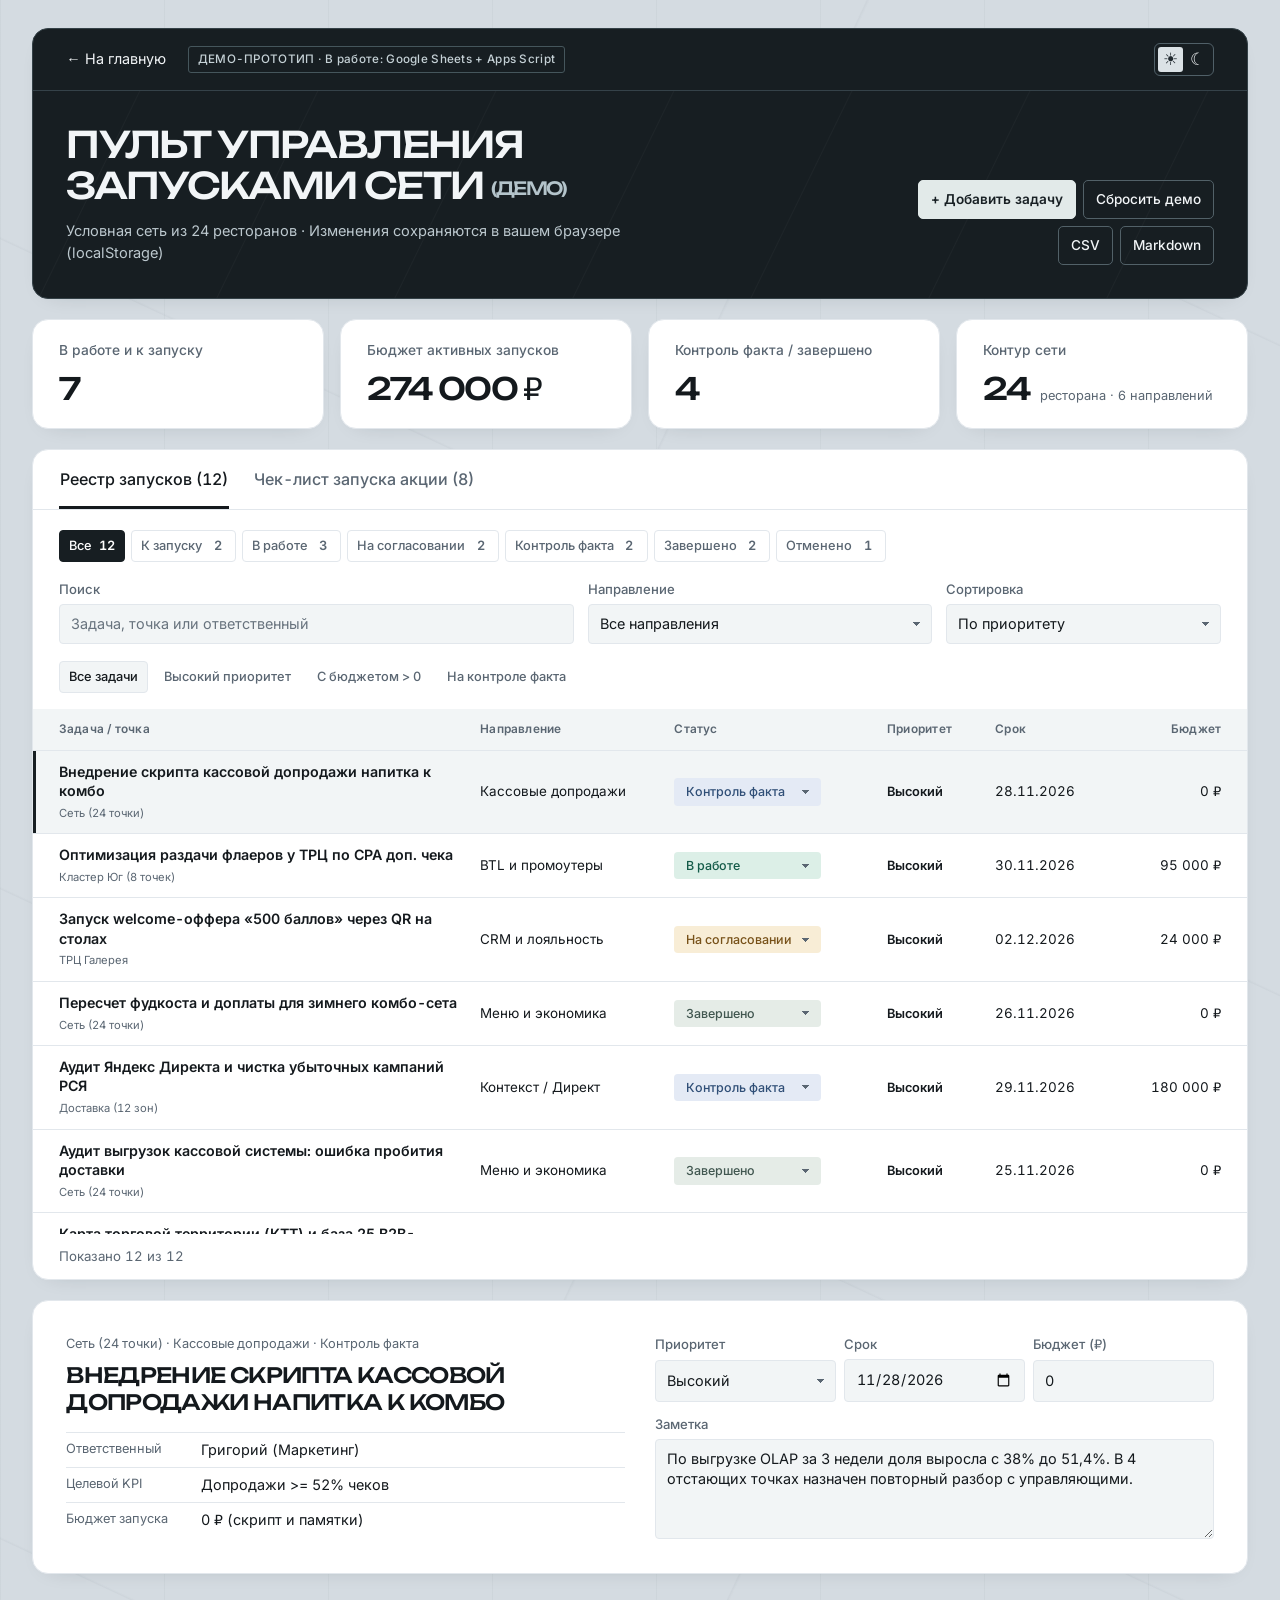
==== tracker.html @ 47891fe9 "Initial portfolio release" ====
<!doctype html>
<html lang="ru">
<head>
  <meta charset="utf-8">
  <meta name="viewport" content="width=device-width, initial-scale=1">
  <meta name="color-scheme" content="light dark">
  <title>Пульт управления запусками сети — демо | Григорий Корепанов</title>
  <meta name="description" content="Интерактивный реестр маркетинговых запусков сети из 24 ресторанов: задачи, бюджеты, статусы и чек-лист подготовки акции.">
  <link rel="icon" type="image/svg+xml" href="assets/img/favicon.svg">
  <meta property="og:type" content="website">
  <meta property="og:locale" content="ru_RU">
  <meta property="og:url" content="https://grigory9030.github.io/tracker.html">
  <meta property="og:title" content="Пульт управления запусками сети — демо | Григорий Корепанов">
  <meta property="og:description" content="Интерактивный реестр маркетинговых запусков сети из 24 ресторанов: задачи, бюджеты, статусы и чек-лист подготовки акции.">
  <meta property="og:image" content="https://grigory9030.github.io/assets/img/og-preview.png">
  <meta property="og:image:type" content="image/png">
  <meta property="og:image:width" content="1200">
  <meta property="og:image:height" content="630">
  <meta property="og:image:alt" content="Григорий Корепанов, аналитика продаж и маркетинг">
  <meta name="twitter:card" content="summary_large_image">
  <meta name="twitter:title" content="Пульт управления запусками сети — демо | Григорий Корепанов">
  <meta name="twitter:description" content="Интерактивный реестр маркетинговых запусков сети из 24 ресторанов: задачи, бюджеты, статусы и чек-лист подготовки акции.">
  <meta name="twitter:image" content="https://grigory9030.github.io/assets/img/og-preview.png">
  <script src="theme.js"></script>
  <link rel="stylesheet" href="styles.css">
  <script src="tracker.js" defer></script>
</head>
<body class="tracker">
<a class="skip" href="#workspace">К рабочей области</a>
<main class="page launch-page">
  <header class="panel launch-head">
    <div class="launch-top"><a href="./index.html" data-theme-link>← На главную</a><span class="demo-stamp">ДЕМО-ПРОТОТИП · В работе: Google Sheets + Apps Script</span>
      <button class="theme-toggle" type="button" aria-label="Темная тема" aria-pressed="false" title="Переключить тему"><span aria-hidden="true">☀</span><span aria-hidden="true">☾</span></button>
    </div>
    <div class="launch-hero"><div><h1>Пульт управления<br>запусками сети <small>(демо)</small></h1><p>Условная сеть из 24 ресторанов · Изменения сохраняются в вашем браузере (localStorage)</p></div>
      <div class="launch-actions"><button class="primary" id="add-task">+ Добавить задачу</button><button id="reset-demo">Сбросить демо</button><button id="csv">CSV</button><button id="markdown">Markdown</button></div>
    </div>
  </header>

  <section class="kpi-grid" aria-label="Показатели сети">
    <div class="panel kpi"><span>В работе и к запуску</span><strong id="active-count"></strong></div>
    <div class="panel kpi"><span>Бюджет активных запусков</span><strong id="active-budget"></strong></div>
    <div class="panel kpi"><span>Контроль факта / завершено</span><strong id="done-count"></strong></div>
    <div class="panel kpi"><span>Контур сети</span><strong>24 <small>ресторана · 6 направлений</small></strong></div>
  </section>

  <section class="panel launch-work" id="workspace" aria-label="Рабочая область">
    <div class="launch-tabs" role="tablist" aria-label="Разделы пульта">
      <button role="tab" id="registry-tab" aria-controls="registry" aria-selected="true">Реестр запусков <span id="total">(12)</span></button>
      <button role="tab" id="check-tab" aria-controls="checklist" aria-selected="false" tabindex="-1">Чек-лист запуска акции (8)</button>
    </div>
    <div id="registry" role="tabpanel" aria-labelledby="registry-tab">
      <div class="registry-filters">
        <div class="status-strip" id="counts" aria-label="Фильтр по статусу"></div>
        <div class="filters-main">
          <label>Поиск<input type="search" id="search" placeholder="Задача, точка или ответственный"></label>
          <label>Направление<select id="channel"><option value="">Все направления</option></select></label>
          <label>Сортировка<select id="sort"><option value="priority">По приоритету</option><option value="budget">По бюджету</option><option value="deadline">По сроку</option></select></label>
        </div>
        <div class="quick-filters" aria-label="Быстрые пресеты"><button data-preset="all">Все задачи</button><button data-preset="high">Высокий приоритет</button><button data-preset="money">С бюджетом &gt; 0</button><button data-preset="control">На контроле факта</button></div>
      </div>
      <div class="scroll-table" role="region" tabindex="0" aria-label="Реестр задач, таблица с горизонтальной прокруткой">
        <table><thead><tr><th scope="col">Задача / точка</th><th scope="col">Направление</th><th scope="col">Статус</th><th scope="col">Приоритет</th><th scope="col">Срок</th><th scope="col">Бюджет</th></tr></thead><tbody id="rows"></tbody></table>
      </div>
      <div id="empty" hidden><p>Задач по этим условиям нет.</p><button id="clear-filters">Сбросить фильтры</button></div>
      <div class="table-foot" id="row-count" aria-live="polite"></div>
    </div>
    <div id="checklist" role="tabpanel" aria-labelledby="check-tab" hidden>
      <div class="check-head"><h2>Чек-лист запуска акции</h2><strong id="progress-text"></strong></div>
      <progress id="progress" max="8" value="3" aria-label="Прогресс чек-листа"></progress>
      <ol id="steps"></ol>
    </div>
  </section>

  <section class="panel launch-detail" id="details" aria-labelledby="detail-title" hidden>
    <div><p class="detail-meta" id="detail-meta"></p><h2 id="detail-title"></h2><dl class="detail-facts"><div><dt>Ответственный</dt><dd id="detail-owner"></dd></div><div><dt>Целевой KPI</dt><dd id="detail-kpi"></dd></div><div><dt>Бюджет запуска</dt><dd id="detail-budget-text"></dd></div></dl></div>
    <div><div class="edit-grid"><label>Приоритет<select id="edit-priority"></select></label><label>Срок<input id="edit-deadline" type="date" required></label><label>Бюджет (₽)<input id="edit-budget" type="number" min="0" max="999999999999" step=".01" required></label></div>
      <label>Заметка<textarea id="edit-note" rows="4" maxlength="5000"></textarea></label></div>
  </section>
</main>

<dialog class="launch-dialog" id="add-dialog" aria-labelledby="add-title">
  <form id="add-form">
    <div class="dialog-head"><h2 id="add-title">Добавить задачу</h2><button type="button" data-close aria-label="Закрыть">×</button></div>
    <div class="modal-fields">
      <label class="wide">Название задачи<input name="title" required maxlength="200" autofocus></label>
      <label>Точка или кластер<input name="branch" required maxlength="100" list="branch-list"></label>
      <label>Направление<select name="channel" required></select></label>
      <label>Ответственный<input name="owner" required maxlength="100" list="owner-list"></label>
      <label>Срок<input type="date" name="deadline" required></label>
      <label>Приоритет<select name="priority"></select></label><label>Статус<select name="status"></select></label>
      <label>Бюджет (₽)<input type="number" name="budgetNum" min="0" max="999999999999" step=".01" value="0" required></label>
      <label>Целевой KPI<input name="kpiTarget" maxlength="250" required></label>
      <label class="wide">Заметка<textarea name="note" rows="2" maxlength="5000"></textarea></label>
    </div>
    <div class="dialog-actions"><button type="button" data-close>Отмена</button><button class="save-btn">Добавить задачу</button></div>
    <datalist id="branch-list"></datalist><datalist id="owner-list"></datalist>
  </form>
</dialog>
<dialog class="launch-dialog reset-dialog" id="reset-dialog" aria-labelledby="reset-title"><h2 id="reset-title">Сбросить демо?</h2><p>Вернутся 12 исходных задач и 3 отметки чек-листа. Добавленные задачи и правки будут удалены из этого браузера.</p><div class="dialog-actions"><button data-close autofocus>Отмена</button><button id="confirm-reset" class="save-btn">Сбросить демо</button></div></dialog>
<div id="toast" role="status" aria-live="polite"></div>
</body>
</html>
---- styles.css ----
@font-face { font-family:Inter; src:url("assets/fonts/inter-ru.woff2") format("woff2"); font-style:normal; font-weight:400 600; font-display:swap; unicode-range:U+0301,U+0400-045F,U+0490-0491,U+04B0-04B1,U+2116; }
@font-face { font-family:Inter; src:url("assets/fonts/inter-latin.woff2") format("woff2"); font-style:normal; font-weight:400 600; font-display:swap; unicode-range:U+0000-00FF,U+0131,U+0152-0153,U+02BB-02BC,U+02C6,U+02DA,U+02DC,U+0304,U+0308,U+0329,U+2000-206F,U+20AC,U+2122,U+2191,U+2193,U+2212,U+2215,U+FEFF,U+FFFD; }
@font-face { font-family:Unbounded; src:url("assets/fonts/unbounded-ru.woff2") format("woff2"); font-style:normal; font-weight:400 700; font-display:swap; unicode-range:U+0301,U+0400-045F,U+0490-0491,U+04B0-04B1,U+2116; }
@font-face { font-family:Unbounded; src:url("assets/fonts/unbounded-latin.woff2") format("woff2"); font-style:normal; font-weight:400 700; font-display:swap; unicode-range:U+0000-00FF,U+0131,U+0152-0153,U+02BB-02BC,U+02C6,U+02DA,U+02DC,U+0304,U+0308,U+0329,U+2000-206F,U+20AC,U+2122,U+2191,U+2193,U+2212,U+2215,U+FEFF,U+FFFD; }

:root {
  color-scheme:light;
  --bg:#d4dbe1; --surface:#fff; --line:#e2e7ec; --ink:#14191d; --muted:#5a6672;
  --inset:#f2f5f6; --strong:#171e22; --reverse:#fff; --grid:rgb(63 78 90 / .045);
  --on-dark:#f2f5f7; --muted-dark:#bdc8cf; --line-dark:#374146; --title:Unbounded,Arial,sans-serif;
  font-family:Inter,Arial,sans-serif; font-variant-numeric:tabular-nums;
}
:root[data-theme="dark"] {
  color-scheme:dark;
  --bg:#0e1316; --surface:#182024; --line:#28333a; --ink:#f2f5f7; --muted:#94a3b0;
  --inset:#121a1e; --strong:#e6edf1; --reverse:#14191d; --grid:rgb(197 218 232 / .035);
}
* { box-sizing:border-box; }
html { scroll-behavior:smooth; scroll-padding:20px; }
body { margin:0; color:var(--ink); line-height:1.55; background-color:var(--bg); background-image:linear-gradient(115deg,transparent 64%,var(--grid) 64.1%,transparent 64.3%),linear-gradient(25deg,transparent 36%,var(--grid) 36.1%,transparent 36.3%),linear-gradient(90deg,var(--grid) 1px,transparent 1px); background-size:1050px 650px,1050px 650px,164px 100%; }
h1,h2,h3,h4,p,ul,dl,dd { margin:0; }
h1,h2,h3,.monogram,.index,.case-num,.case-metrics dt,.calc-result>strong { font-family:var(--title); font-weight:500; }
a { color:inherit; text-decoration:none; }
button,input { color:inherit; font:inherit; font-variant-numeric:tabular-nums; }
button { cursor:pointer; }
button,a,input { -webkit-tap-highlight-color:transparent; }
button:focus-visible,a:focus-visible,input:focus-visible,article:focus-visible { outline:3px solid #0ea5e9; outline-offset:3px; }
[hidden] { display:none !important; }
.skip { position:fixed; top:-80px; left:16px; z-index:10; background:white; color:black; padding:12px; }
.skip:focus { top:8px; }
.page { width:min(calc(100% - 64px),1280px); margin:28px auto; display:grid; gap:24px; }
.panel { border-radius:16px; border:1px solid var(--line); background:var(--surface); min-width:0; box-shadow:0 7px 23px -18px rgb(16 28 36 / .32); }
.pad { padding:clamp(24px,3.3vw,48px); }
h2 { font-size:clamp(1.38rem,2.55vw,2.45rem); letter-spacing:-.05em; text-transform:uppercase; line-height:1.19; text-wrap:balance; }
.hero,.contacts { background:#171e22; color:var(--on-dark); border-color:var(--line-dark); }
.hero { overflow:hidden; }
.hero header { display:flex; align-items:center; gap:24px; padding:18px clamp(24px,3.3vw,48px); border-bottom:1px solid var(--line-dark); }
.monogram { font-size:1.9rem; letter-spacing:-.13em; font-weight:700; line-height:1; margin-right:auto; }
.hero nav,.header-actions,.buttons,.presets { display:flex; align-items:center; flex-wrap:wrap; }
.hero nav { gap:clamp(12px,1.8vw,29px); }
.hero nav a { font-size:.73rem; font-weight:600; letter-spacing:.07em; text-transform:uppercase; color:#d9dfe2; padding:8px 0; }
.hero nav a:hover,.tool-link:hover { text-decoration:underline; text-underline-offset:5px; }
.header-actions { gap:12px; }
.theme-toggle,.menu-toggle,.top-telegram { display:inline-flex; align-items:center; justify-content:center; border:1px solid #506068; border-radius:6px; color:#f2f5f7; background:transparent; }
.theme-toggle { padding:3px; gap:2px; }
.theme-toggle span { width:25px; height:25px; display:grid; place-content:center; font:1.08rem/1 Arial,sans-serif; border-radius:3px; }
.theme-toggle span:first-child,:root[data-theme="dark"] .theme-toggle span:last-child { background:#dbe2e6; color:#222b31; }
:root[data-theme="dark"] .theme-toggle span:first-child { background:transparent; color:#f2f5f7; }
.top-telegram,.menu-toggle { font-size:.83rem; padding:7px 12px; font-weight:500; }
.menu-toggle { display:none; }
.hero-body { display:grid; grid-template-columns:minmax(0,1.55fr) minmax(0,.9fr); gap:clamp(38px,6.5vw,94px); padding:clamp(30px,3.3vw,49px); align-items:center; position:relative; isolation:isolate; }
.hero-body::before { content:""; position:absolute; inset:0 0 0 45%; z-index:-1; pointer-events:none; background:repeating-linear-gradient(112deg,transparent 0 61px,rgba(171,193,201,.065) 62px,transparent 63px 119px); }
h1 { font-size:clamp(2.4rem,4.25vw,3.95rem); font-weight:500; letter-spacing:-.065em; text-transform:uppercase; line-height:1.06; }
.position { max-width:560px; font-size:clamp(1.25rem,1.8vw,1.62rem); line-height:1.32; font-weight:500; letter-spacing:-.028em; margin:22px 0 12px; }
.intro { max-width:710px; font-size:1rem; color:var(--muted-dark); line-height:1.57; }
.buttons { gap:10px; margin-top:23px; }
.btn { min-height:42px; display:inline-flex; align-items:center; justify-content:center; border:1px solid transparent; padding:9px 16px; border-radius:6px; font-size:.9rem; font-weight:600; }
.bright { background:#ecf1f3; color:#182024; }
.bright:hover { background:#fff; }
.outline { border-color:#526067; }
.outline:hover,.top-telegram:hover,.menu-toggle:hover { background:#2a353a; }
.facts { list-style:none; border-top:1px solid var(--line-dark); margin-top:28px; padding:13px 0 0; display:flex; flex-wrap:wrap; gap:3px 0; color:#c7d0d5; font-size:.76rem; }
.facts li:not(:last-child)::after { content:"·"; margin:0 7px; color:#9ca7ae; }
.portrait-frame { position:relative; padding:9px; border:1px solid #536167; width:100%; max-width:390px; justify-self:end; }
.portrait-frame::before,.portrait-frame::after { content:""; position:absolute; width:18px; height:18px; pointer-events:none; }
.portrait-frame::before { inset:-1px auto auto -1px; border-left:2px solid #c9d2d8; border-top:2px solid #c9d2d8; }
.portrait-frame::after { inset:auto -1px -1px auto; border-right:2px solid #c9d2d8; border-bottom:2px solid #c9d2d8; }
.portrait { width:100%; height:clamp(340px,30vw,407px); display:block; object-fit:cover; object-position:center top; }
.tools-grid { display:grid; gap:clamp(18px,2vw,29px); grid-template-columns:repeat(4,minmax(0,1fr)); margin-top:28px; }
.tool { display:flex; flex-direction:column; min-width:0; position:relative; }
.preview { width:100%; aspect-ratio:4/3; overflow:hidden; border-radius:1px; display:grid; place-items:center; position:relative; }
.dashboard { background:#223036; }
.dashboard img { width:100%; height:100%; object-fit:cover; object-position:center top; display:block; }
.enlarge { position:absolute; right:8px; bottom:8px; background:#182024; color:#fff; border:1px solid #6b777e; width:25px; height:25px; display:grid; place-content:center; }
.calc-art,.audit-art { background-color:#e2e9e7; background-image:linear-gradient(rgb(56 86 77 / .065) 1px,transparent 1px),linear-gradient(90deg,rgb(56 86 77 / .065) 1px,transparent 1px); background-size:15px 15px; color:#1c3030; }
.mini-widget,.mini-tracker,.audit-sheet { width:81%; padding:clamp(10px,1.1vw,17px); }
.mini-widget { background:#f6f8f7; border:1px solid #bacac4; box-shadow:5px 5px 0 #cbd8d2; }
.micro-heading { font-size:.66rem; text-transform:uppercase; letter-spacing:.06em; font-weight:600; border-bottom:1px solid #becbc8; padding-bottom:5px; }
.mini-summary { display:flex; gap:7px; align-items:baseline; padding:5px 0; color:#285247; }
.mini-summary strong,.audit-sheet strong { font-family:var(--title); font-weight:500; }
.mini-summary strong { font-size:clamp(1.2rem,2.4vw,2.1rem); letter-spacing:-.065em; }
.mini-summary strong span { font-size:.55em; }
.mini-summary>span,.micro-legend,.mini-row,.mini-filter,.audit-sheet span { font-size:.68rem; }
.proportion { height:11px; background:linear-gradient(90deg,#10b981 62.5%,#b9c7c3 62.5%); }
.micro-legend { display:flex; align-items:center; gap:4px; margin-top:8px; }
.micro-legend i { width:5px; height:5px; background:#10b981; }
.micro-legend i+i { background:#b9c7c3; }
.tracker-art { color:#e3ebf1; background:repeating-linear-gradient(135deg,#273238 0 22px,#2b383d 23px,#273238 24px 45px); }
.mini-tracker { border:1px solid #516068; background:#182024; box-shadow:5px 5px 0 #172025; }
.mini-tracker .micro-heading,.mini-row { border-color:#3b494d; }
.mini-filter { color:#c5d1d4; padding:2px 7px; margin:6px 0; border:1px solid #3c4c52; display:flex; justify-content:space-between; }
.mini-row { display:flex; align-items:center; justify-content:space-between; padding:2px 0; border-top:1px solid #334248; }
.mini-row em { font-style:normal; color:#89caea; }
.mini-row:nth-last-child(2) em { color:#6cd9b7; }
.mini-row:last-child em { color:#e5bd6b; }
.audit-art { background-color:#dce2e7; background-image:repeating-linear-gradient(120deg,transparent 0 12px,#cbd3d9 13px,transparent 14px 24px); color:#293741; }
.audit-sheet { background:#ebeff1; border:1px solid #8798a3; box-shadow:5px 5px 0 #bdc9d0; }
.audit-sheet div { display:flex; align-items:center; justify-content:space-between; gap:4px; border-top:1px solid #aab6bd; padding:4px 0; }
.audit-sheet div:last-child { border-bottom:1px solid #aab6bd; }
.audit-sheet strong { font-size:clamp(1.1rem,1.75vw,1.65rem); letter-spacing:-.06em; }
.index { font-size:2.35rem; letter-spacing:-.08em; line-height:1.1; font-weight:400; margin:18px 0 10px; }
.tool h3,.case-record h3 { font-size:clamp(.94rem,1.13vw,1.15rem); text-transform:uppercase; line-height:1.4; letter-spacing:-.025em; }
.tool>p { color:var(--muted); margin:9px 0 18px; font-size:.94rem; line-height:1.55; }
.tool-link { align-self:flex-start; margin-top:auto; border-top:1px solid var(--line); width:100%; padding-top:12px; font-size:.9rem; font-weight:600; }
.demo-label { position:absolute; right:6px; top:7px; font-size:.7rem; background:#d7e0e5; padding:1px 6px; color:#26333a; }
.lead { color:var(--muted); margin-top:12px; max-width:780px; }
.presets { gap:8px; margin:24px 0; }
.presets button,.viewer-head button { padding:8px 12px; background:var(--surface); color:var(--ink); border:1px solid var(--line); border-radius:5px; font-size:.88rem; }
.presets button[aria-pressed="true"],.presets button:hover { background:var(--strong); color:var(--reverse); border-color:var(--strong); }
.calc-layout,.case-split,.specs { display:grid; grid-template-columns:1fr 1fr; gap:clamp(24px,4vw,58px); }
#calc-form { min-width:0; }
#unit-note { color:var(--muted); font-size:.88rem; margin-bottom:12px; }
.control { display:grid; grid-template-columns:minmax(0,1fr) 105px; align-items:center; gap:5px 12px; margin-bottom:15px; }
.control:last-child { margin-bottom:0; }
.control label { font-size:.93rem; font-weight:500; }
.unit { color:var(--muted); margin-left:3px; }
.control input[type="number"] { width:100%; background:var(--inset); border:1px solid var(--line); padding:6px 7px; text-align:right; border-radius:4px; }
input[type="range"] { width:100%; margin:0; grid-column:1/-1; accent-color:#148361; cursor:pointer; }
#discount-label { color:var(--muted); grid-column:1/-1; }
.calc-result { background:var(--inset); border:1px solid var(--line); padding:clamp(19px,2.5vw,36px); align-self:start; }
.calc-result h3,.case-record h4 { font:600 .79rem/1.4 Inter,sans-serif; text-transform:uppercase; letter-spacing:.08em; }
.calc-result>strong { display:block; margin:13px 0 4px; font-size:clamp(1.65rem,3vw,2.9rem); letter-spacing:-.06em; line-height:1.2; overflow-wrap:anywhere; }
.calc-result>p { color:var(--muted); }
.calc-result dl { margin:20px 0; }
.calc-result dl>div { padding:10px 0; border-top:1px solid var(--line); display:grid; gap:3px; }
.calc-result dt { color:var(--muted); font-size:.88rem; }
.calc-result dd { font-weight:600; }
.verdict { border-left:3px solid var(--signal); padding:8px 12px; background:var(--surface); font-size:.9rem; }
.verdict[data-level="ok"] { --signal:#10b981; }
.verdict[data-level="risk"] { --signal:#f59e0b; }
.verdict[data-level="loss"] { --signal:#ef4444; }
.case-split { grid-template-columns:minmax(230px,.8fr) minmax(0,1.4fr); margin-top:28px; }
.case-tabs { align-self:start; border-top:1px solid var(--line); }
.case-tabs button { width:100%; display:grid; grid-template-columns:40px 1fr auto; align-items:center; gap:12px; text-align:left; background:transparent; border:0; border-bottom:1px solid var(--line); padding:17px 14px; }
.case-tabs button[aria-selected="true"] { color:var(--reverse); background:var(--strong); }
.case-tabs button:hover:not([aria-selected="true"]) { background:var(--inset); }
.case-tabs b { display:block; font-size:1rem; }
.case-tabs small { display:block; opacity:.8; margin-top:2px; font-size:.8rem; }
.case-num { font-size:1.2rem; font-weight:400; }
.case-record { padding:clamp(18px,2.6vw,36px); border:1px solid var(--line); background:var(--inset); }
.case-record h3 { font-size:1.3rem; }
.case-record h4 { color:var(--muted); margin:17px 0 5px; }
.case-record p,.case-metrics dd { font-size:.94rem; }
.case-metrics>div { display:grid; grid-template-columns:minmax(92px,.5fr) 1.5fr; gap:14px; border-top:1px solid var(--line); padding:10px 0; }
.case-metrics dt { font-size:clamp(1.05rem,1.65vw,1.52rem); letter-spacing:-.045em; }
.specs { gap:0; }
.specs>div:first-child { padding-right:clamp(18px,3vw,44px); }
.specs>div+div { padding-left:clamp(18px,3vw,44px); border-left:1px solid var(--line); }
.specs h2 { font-size:clamp(1.2rem,2vw,1.85rem); margin-bottom:20px; }
.stack-list>div,.cert-list>li { border-top:1px solid var(--line); }
.stack-list>div { padding:14px 0; }
.stack-list dt { font-weight:600; }
.stack-list dd,.cert-list small { color:var(--muted); }
.cert-list { list-style:none; padding:0; }
.cert-list a,.cert-list li>span { display:flex; align-items:center; justify-content:space-between; gap:8px; padding:9px 0; font-size:.93rem; }
.cert-list a:hover { text-decoration:underline; text-underline-offset:3px; }
.cert-list small { display:block; font-size:.8rem; }
.cert-list li>span { display:block; }
.contacts p { color:var(--muted-dark); margin-top:12px; }
.contacts small { display:block; margin-top:25px; padding-top:16px; border-top:1px solid var(--line-dark); color:#b2c0c8; }
#lightbox { position:fixed; inset:0; width:100%; height:100%; max-width:100%; max-height:100%; padding:0; margin:0; border:0; background:#101518; color:#eef3f5; }
#lightbox[open] { display:flex; flex-direction:column; }
body:has(#lightbox[open]) { overflow:hidden; }
#lightbox::backdrop { background:#101518; }
.viewer-head { display:flex; align-items:center; justify-content:space-between; flex-wrap:wrap; gap:8px; padding:12px 18px; border-bottom:1px solid #344148; }
.viewer-head>div { display:flex; gap:8px; }
.viewer-head button { background:#222d33; color:#fff; border-color:#49575e; }
.image-stage { flex:1; min-height:0; min-width:0; overflow:auto; padding:10px; }
.image-stage img { display:block; width:100%; height:100%; object-fit:contain; }
.image-stage.zoomed img { width:max(100%,1424px); height:auto; }
@media (max-width:1050px) {
  .hero header { flex-wrap:wrap; gap:12px; }
  .hero nav { order:3; width:100%; justify-content:space-between; }
  .hero-body { gap:30px; grid-template-columns:minmax(0,1.4fr) minmax(0,.9fr); }
  .tools-grid { grid-template-columns:repeat(2,minmax(0,1fr)); gap:30px; }
  .mini-widget,.mini-tracker,.audit-sheet { width:72%; padding:18px; }
  .mini-summary strong,.audit-sheet strong { font-size:1.8rem; }
}
@media (max-width:720px) {
  .page { width:calc(100% - 24px); margin:12px auto; gap:20px; }
  .hero header { padding:14px 20px; }
  .hero nav { display:none; flex-wrap:wrap; gap:2px 16px; justify-content:flex-start; border-top:1px solid var(--line-dark); padding-top:8px; }
  .hero header:has(.menu-toggle[aria-expanded="true"]) nav { display:flex; }
  .menu-toggle { display:inline-flex; }
  .hero-body { grid-template-columns:1fr; padding:26px 22px; gap:24px; }
  .hero-copy { min-width:0; }
  .portrait-frame { justify-self:start; max-width:410px; padding:7px; }
  .portrait { height:auto; aspect-ratio:4 / 5; }
  .hero nav a { font-size:.78rem; }
  .pad { padding:24px 20px; }
  .case-split,.calc-layout,.specs { grid-template-columns:1fr; gap:22px; }
  .specs>div:first-child,.specs>div+div { padding:0; border:0; }
  .facts { margin-top:21px; }
  .position { margin-top:18px; }
  .desktop { display:none; }
  .case-tabs button { padding:12px; }
}
@media (max-width:540px) {
  .tools-grid { grid-template-columns:minmax(0,1fr); gap:28px; }
  .tool>p { margin-bottom:12px; }
  .index { margin-top:12px; }
  .header-actions,.buttons { gap:7px; }
  .btn { padding:9px 12px; }
  .case-metrics>div { grid-template-columns:1fr; gap:3px; }
  .viewer-head { padding:10px; }
}
@media (max-width:365px) {
  h1 { font-size:2.05rem; }
  .header-actions { gap:4px; }
  .theme-toggle span { width:19px; }
}
@media (prefers-reduced-motion:reduce) { html { scroll-behavior:auto; } }

/* Portfolio previews and secondary calculator control */
.presets button:hover:not([aria-pressed="true"]) { color:var(--ink); background:var(--inset); border-color:var(--muted); }
#reset-calc, #reset-calc:hover { background:transparent; color:var(--muted); border-color:var(--line); }
#reset-calc:hover { color:var(--ink); border-color:var(--muted); }
:root[data-theme="dark"] .calc-art, :root[data-theme="dark"] .audit-art {
  background-color:#222f34; color:#e1e9ed; background-image:linear-gradient(#314046 1px,transparent 1px),linear-gradient(90deg,#314046 1px,transparent 1px); background-size:15px 15px;
}
:root[data-theme="dark"] .mini-widget, :root[data-theme="dark"] .audit-sheet { background:#1a2327; border-color:#50626a; box-shadow:5px 5px 0 #121b1e; }
:root[data-theme="dark"] .mini-widget .micro-heading, :root[data-theme="dark"] .audit-sheet div { border-color:#40535c; }
:root[data-theme="dark"] .mini-summary { color:#b0ddcc; }
:root[data-theme="dark"] .proportion { background:linear-gradient(90deg,#10b981 62.5%,#53656a 62.5%); }

/* Network launch dashboard */
.launch-page { gap:20px; }
.tracker button { font-variant-numeric:tabular-nums; }
.launch-head { background:#171e22; color:#f2f5f7; overflow:hidden; border-color:#344147; }
.launch-top { padding:14px clamp(18px,2.6vw,36px); display:flex; align-items:center; gap:22px; border-bottom:1px solid #354249; }
.launch-top>a { font-size:.9rem; }
.launch-top>a:hover { text-decoration:underline; text-underline-offset:4px; }
.launch-top .theme-toggle { margin-left:auto; flex-shrink:0; }
.demo-stamp { font-size:.73rem; font-weight:500; letter-spacing:.025em; color:#c5d1d6; border:1px solid #45565c; padding:3px 9px; border-radius:3px; }
.launch-hero { padding:clamp(24px,2.6vw,38px); display:flex; align-items:end; justify-content:space-between; gap:24px; background:repeating-linear-gradient(116deg,transparent 0 95px,#ffffff08 96px,transparent 97px 160px); }
.launch-hero h1 { font-size:clamp(1.55rem,2.85vw,2.7rem); line-height:1.13; letter-spacing:-.045em; }
.launch-hero h1 small { font-size:.5em; color:#b4c4cb; vertical-align:middle; white-space:nowrap; }
.launch-hero p { color:#bcc8ce; margin-top:13px; font-size:.91rem; max-width:66ch; }
.launch-actions { display:flex; gap:7px; flex-wrap:wrap; justify-content:flex-end; max-width:300px; }
.launch-actions button,.dialog-actions button,#empty button { border:1px solid #526168; padding:8px 12px; border-radius:5px; background:transparent; color:inherit; font-size:.85rem; font-weight:500; }
.launch-actions button:hover { background:#334148; }
.launch-actions .primary { background:#e2eae9; border-color:#e2eae9; color:#182024; font-weight:600; }
.launch-actions .primary:hover { background:#fff; }
.kpi-grid { display:grid; grid-template-columns:repeat(4,minmax(0,1fr)); gap:16px; }
.kpi { padding:20px clamp(15px,2vw,30px); display:flex; flex-direction:column; justify-content:space-between; gap:10px; }
.kpi>span { color:var(--muted); font-size:.86rem; font-weight:500; }
.kpi strong,.check-head strong { font:500 clamp(1.5rem,2.4vw,2.2rem)/1.2 var(--title); letter-spacing:-.06em; }
.kpi small { display:block; font:400 .8rem/1.4 Inter,sans-serif; color:var(--muted); letter-spacing:0; }
.kpi:last-child strong { display:flex; gap:10px; align-items:baseline; }
.launch-work { overflow:hidden; }
.launch-tabs { padding:0 clamp(16px,2vw,30px); border-bottom:1px solid var(--line); display:flex; gap:24px; }
.launch-tabs button { background:transparent; border:0; padding:17px 1px 14px; border-bottom:3px solid transparent; color:var(--muted); font-weight:500; font-size:1rem; }
.launch-tabs [aria-selected="true"] { border-bottom-color:var(--ink); color:var(--ink); }
.registry-filters { padding:20px clamp(16px,2vw,30px) 16px; display:grid; gap:17px; }
.status-strip,.quick-filters { display:flex; flex-wrap:wrap; gap:6px; }
.status-strip button,.quick-filters button { display:inline-flex; gap:7px; align-items:center; background:transparent; border:1px solid var(--line); border-radius:4px; color:var(--muted); font-size:.8rem; font-weight:500; padding:5px 9px; }
.status-strip button span { min-width:1.3em; text-align:center; font-weight:600; }
.status-strip button[aria-pressed="true"] { background:var(--strong); color:var(--reverse); border-color:var(--strong); }
.quick-filters button { border-color:transparent; }
.quick-filters button[aria-pressed="true"] { color:var(--ink); background:var(--inset); border-color:var(--line); }
.quick-filters button:hover,.status-strip button:hover { border-color:var(--muted); }
.filters-main,.edit-grid { display:grid; grid-template-columns:1.5fr 1fr .8fr; gap:14px; }
.tracker label:not(#steps label) { display:grid; min-width:0; gap:5px; color:var(--muted); font-weight:500; font-size:.82rem; }
.tracker input:not([type="checkbox"]),.tracker select,.tracker textarea { width:100%; min-width:0; border:1px solid var(--line); border-radius:4px; background-color:var(--inset); color:var(--ink); padding:9px 11px; font:400 .9rem/1.4 Inter,sans-serif; font-variant-numeric:tabular-nums; }
.tracker option { color:var(--ink); background-color:var(--surface); }
.tracker select { appearance:none; padding-right:28px; background-image:linear-gradient(45deg,transparent 50%,var(--muted) 50%),linear-gradient(135deg,var(--muted) 50%,transparent 50%); background-position:calc(100% - 14px) 50%,calc(100% - 10px) 50%; background-size:4px 4px; background-repeat:no-repeat; }
.tracker textarea { resize:vertical; }
.tracker input::placeholder { color:var(--muted); opacity:.9; }
.scroll-table { max-width:100%; max-height:525px; overflow:auto; scrollbar-width:thin; }
.tracker table { width:100%; min-width:985px; border-spacing:0; font-size:.84rem; }
.tracker th { text-align:left; white-space:nowrap; background:var(--inset); color:var(--muted); font-size:.74rem; font-weight:600; letter-spacing:.02em; position:sticky; top:0; z-index:1; }
.tracker th,.tracker td { padding:11px 10px; border-bottom:1px solid var(--line); }
.tracker th:first-child,.tracker td:first-child { padding-left:clamp(16px,2vw,30px); }
.tracker th:last-child,.tracker td:last-child { text-align:right; padding-right:clamp(16px,2vw,30px); white-space:nowrap; }
.tracker td:first-child { width:36%; }
.tracker td:nth-child(2) { width:16%; }
.tracker td:nth-child(5) { white-space:nowrap; }
.tracker tr.selected { background:var(--inset); }
.tracker tr.selected td:first-child { box-shadow:inset 3px 0 var(--strong); }
.tracker tbody tr { cursor:pointer; }
.tracker tbody tr:hover { background:var(--inset); }
.task-title { text-align:left; background:none; border:0; padding:0; font-size:.89rem; line-height:1.36; color:var(--ink); font-weight:600; }
.task-title:hover { text-decoration:underline; }
.tracker td small { display:block; margin-top:3px; color:var(--muted); }
.tracker select.row-status { width:auto; min-width:147px; padding-block:4px; color:var(--tone); background-color:var(--tint); border-color:transparent; font-weight:500; font-size:.78rem; }
.tone-0 { --tone:#175976; --tint:#e1edf3; }
.tone-1 { --tone:#145b49; --tint:#dcefe7; }
.tone-2 { --tone:#775119; --tint:#f8edd6; }
.tone-3 { --tone:#304f77; --tint:#e4eaf5; }
.tone-4 { --tone:#415750; --tint:#e5ece7; }
.tone-5 { --tone:#85413f; --tint:#f3e4e1; }
[data-theme="dark"] .tone-0 { --tone:#9ed5eb; --tint:#1c3641; }
[data-theme="dark"] .tone-1 { --tone:#9fddc8; --tint:#1d3831; }
[data-theme="dark"] .tone-2 { --tone:#eccd96; --tint:#3b3324; }
[data-theme="dark"] .tone-3 { --tone:#b6cef6; --tint:#26364c; }
[data-theme="dark"] .tone-4 { --tone:#c5d8cb; --tint:#303d36; }
[data-theme="dark"] .tone-5 { --tone:#eab2ad; --tint:#3b2a2b; }
.priority { color:var(--muted); white-space:nowrap; font-size:.8rem; }
.prio-0 { font-weight:600; color:var(--ink); }
.table-foot,#empty { padding:12px clamp(16px,2vw,30px); font-size:.83rem; color:var(--muted); }
#empty { padding-block:24px; }
#empty p { margin-bottom:12px; }
.launch-detail { padding:clamp(19px,2.6vw,36px); display:grid; grid-template-columns:1fr 1fr; gap:30px; }
.launch-detail h2,.check-head h2,.launch-dialog h2 { font-size:clamp(1.08rem,1.65vw,1.5rem); letter-spacing:-.03em; line-height:1.3; }
.detail-meta,.detail-facts dt { color:var(--muted); font-size:.8rem; }
.detail-meta { margin-bottom:8px; }
.detail-facts { margin-top:15px; }
.detail-facts div { display:grid; grid-template-columns:125px 1fr; gap:10px; font-size:.9rem; padding:6px 0; border-top:1px solid var(--line); }
.edit-grid { grid-template-columns:repeat(3,minmax(0,1fr)); gap:8px; margin-bottom:12px; }
#checklist { padding:clamp(20px,3vw,42px); }
.check-head { display:flex; align-items:center; justify-content:space-between; gap:16px; }
.check-head strong { white-space:nowrap; }
#progress { width:100%; height:6px; accent-color:#10b981; display:block; margin:17px 0 20px; }
#steps { list-style:none; margin:0; padding:0; }
#steps li { border-top:1px solid var(--line); }
#steps label { display:flex; align-items:center; gap:15px; padding:13px 3px; cursor:pointer; }
#steps input { flex:none; width:18px; height:18px; accent-color:#137b60; }
#steps input:checked+span { color:var(--muted); }
.launch-dialog { margin:auto; width:min(620px,calc(100% - 24px)); max-height:calc(100dvh - 32px); padding:clamp(16px,3vw,32px); background:var(--surface); color:var(--ink); border:1px solid var(--line); border-radius:16px; overflow:auto; box-shadow:0 18px 65px #0004; }
.launch-dialog::backdrop { background:#0c161db3; }
body:has(.launch-dialog[open]) { overflow:hidden; }
.dialog-head,.dialog-actions { display:flex; gap:10px; align-items:center; justify-content:space-between; }
.dialog-head { padding-bottom:14px; border-bottom:1px solid var(--line); margin-bottom:18px; }
.dialog-head button { background:var(--inset); color:var(--ink); border:1px solid var(--line); border-radius:4px; width:33px; height:33px; font-size:1.1rem; }
.dialog-actions { justify-content:flex-end; margin-top:18px; }
.dialog-actions .save-btn { background:var(--strong); color:var(--reverse); border-color:var(--strong); }
.modal-fields { display:grid; grid-template-columns:1fr 1fr; gap:12px; }
.modal-fields .wide { grid-column:1/-1; }
.reset-dialog { max-width:440px; }
.reset-dialog p { margin:12px 0; color:var(--muted); }
#toast { position:fixed; z-index:5; right:18px; bottom:18px; max-width:calc(100% - 36px); color:var(--reverse); background:var(--strong); padding:10px 16px; font-size:.9rem; border-radius:6px; opacity:0; pointer-events:none; }
#toast.show { opacity:1; }
.clipboard-fallback { position:fixed; top:0; left:-9999px; }
@media(max-width:900px) {
  .launch-hero { align-items:start; flex-wrap:wrap; }
  .launch-actions { max-width:none; justify-content:flex-start; }
  .kpi-grid { grid-template-columns:repeat(2,minmax(0,1fr)); }
  .launch-detail { grid-template-columns:1fr; }
}
@media(max-width:620px) {
  .launch-top { flex-wrap:wrap; gap:8px; padding:12px 17px; }
  .demo-stamp { order:3; font-size:.67rem; }
  .launch-top .theme-toggle { order:2; }
  .launch-top>a { flex:1 0 65%; }
  .launch-actions button { padding:7px 9px; }
  .launch-hero { padding:20px 17px; gap:15px; }
  .launch-hero p { font-size:.85rem; }
  .kpi-grid { gap:10px; }
  .kpi { padding:15px 12px; }
  .kpi>span { font-size:.76rem; line-height:1.35; }
  .kpi strong { font-size:clamp(1.05rem,4.4vw,1.7rem); overflow-wrap:anywhere; }
  .kpi:last-child strong { display:block; }
  .launch-tabs { gap:10px; }
  .launch-tabs button { font-size:.85rem; text-align:left; }
  .filters-main { grid-template-columns:1fr 1fr; gap:9px; }
  .filters-main label:first-child { grid-column:1/-1; }
  .edit-grid { grid-template-columns:1fr 1fr; }
  .status-strip button,.quick-filters button { padding:5px 7px; }
  .detail-facts div { grid-template-columns:1fr; gap:0; }
  .modal-fields { gap:9px; }
  .check-head { align-items:start; }
}
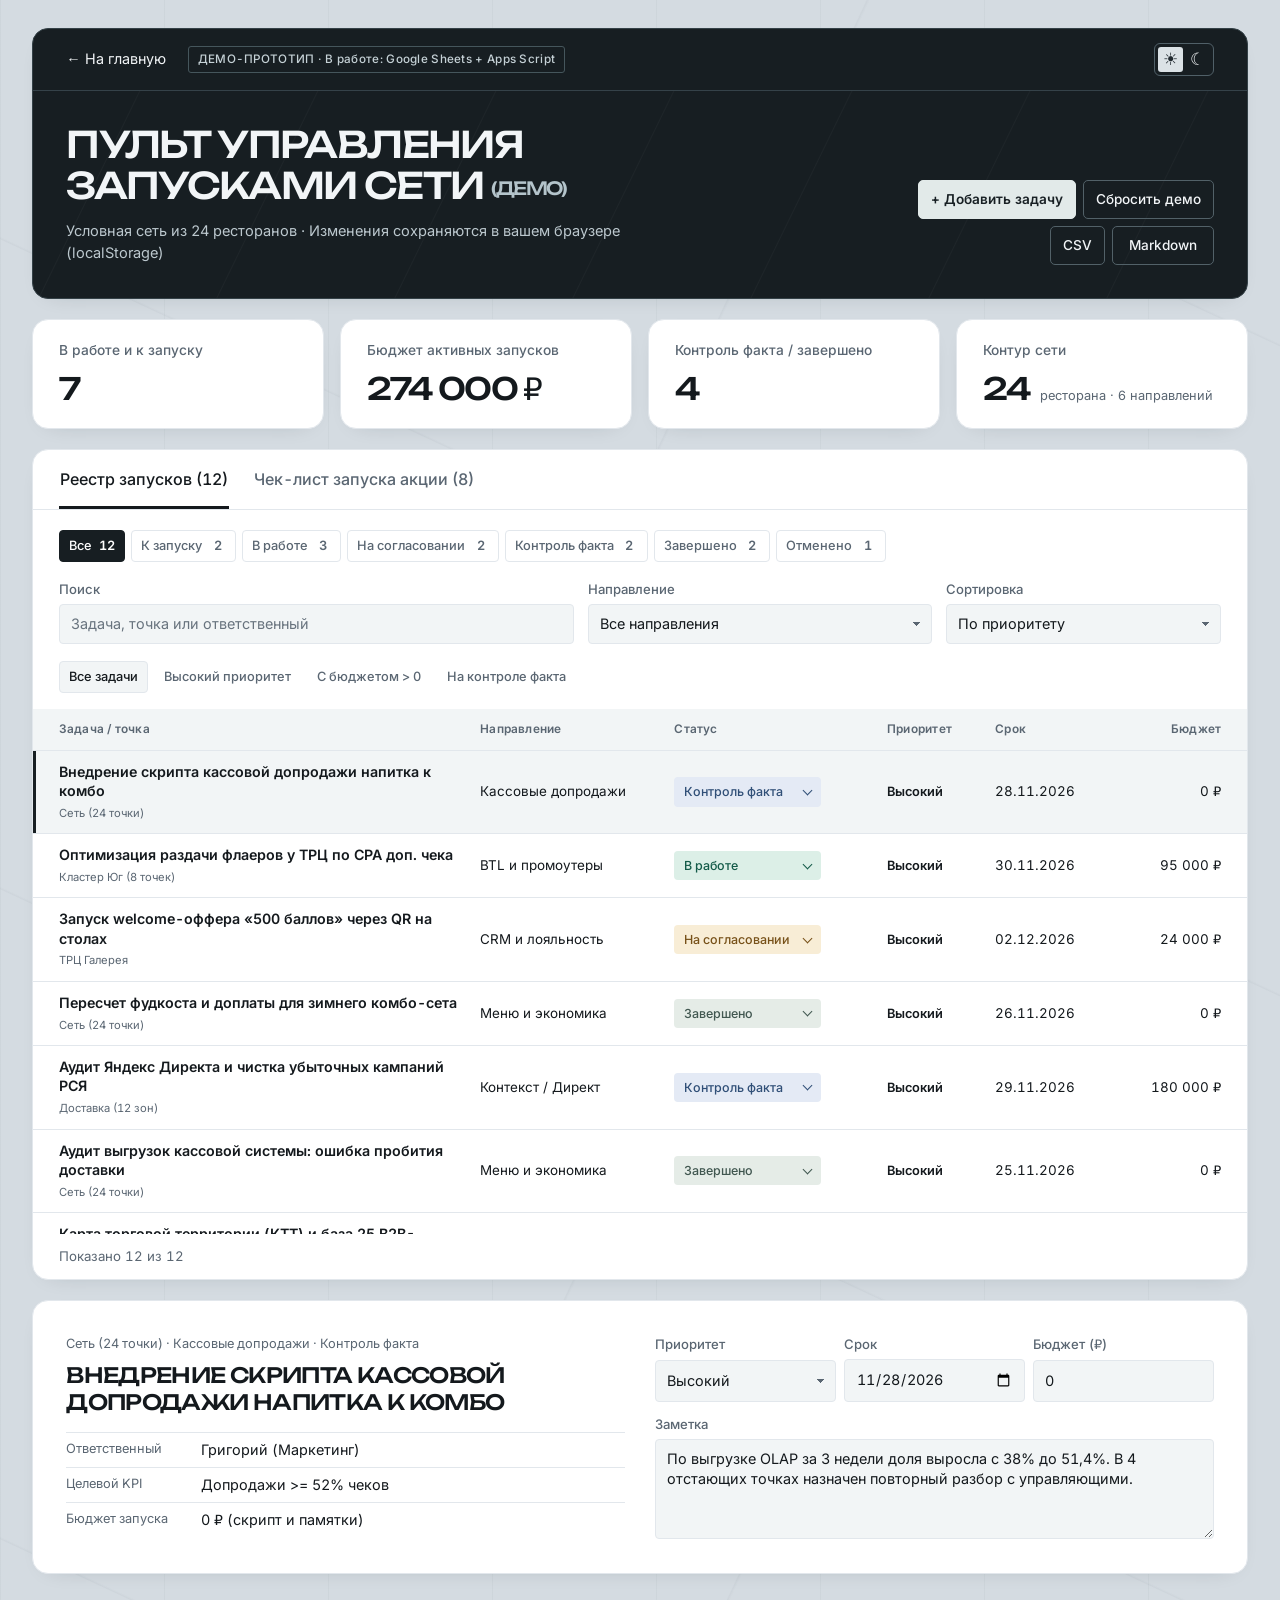
==== commit 9627c71c: "Add micro-interactions from DesignBookmark Motion" ====
--- a/tracker.html
+++ b/tracker.html
@@ -23,6 +23,7 @@
   <meta name="twitter:image" content="https://grigory9030.github.io/assets/img/og-preview.png">
   <script src="theme.js"></script>
   <link rel="stylesheet" href="styles.css">
+  <script src="motion.js" defer></script>
   <script src="tracker.js" defer></script>
 </head>
 <body class="tracker">
@@ -93,11 +94,12 @@
       <label>Целевой KPI<input name="kpiTarget" maxlength="250" required></label>
       <label class="wide">Заметка<textarea name="note" rows="2" maxlength="5000"></textarea></label>
     </div>
-    <div class="dialog-actions"><button type="button" data-close>Отмена</button><button class="save-btn">Добавить задачу</button></div>
+    <div class="dialog-actions"><button type="button" data-close>Отмена</button><button type="submit" class="save-btn" id="save-task">Добавить задачу</button></div>
     <datalist id="branch-list"></datalist><datalist id="owner-list"></datalist>
   </form>
 </dialog>
 <dialog class="launch-dialog reset-dialog" id="reset-dialog" aria-labelledby="reset-title"><h2 id="reset-title">Сбросить демо?</h2><p>Вернутся 12 исходных задач и 3 отметки чек-листа. Добавленные задачи и правки будут удалены из этого браузера.</p><div class="dialog-actions"><button data-close autofocus>Отмена</button><button id="confirm-reset" class="save-btn">Сбросить демо</button></div></dialog>
+<div id="status-options" class="status-popup" role="listbox" aria-label="Статус задачи" hidden></div>
 <div id="toast" role="status" aria-live="polite"></div>
 </body>
 </html>
--- a/styles.css
+++ b/styles.css
@@ -282,7 +282,6 @@
 .task-title { text-align:left; background:none; border:0; padding:0; font-size:.89rem; line-height:1.36; color:var(--ink); font-weight:600; }
 .task-title:hover { text-decoration:underline; }
 .tracker td small { display:block; margin-top:3px; color:var(--muted); }
-.tracker select.row-status { width:auto; min-width:147px; padding-block:4px; color:var(--tone); background-color:var(--tint); border-color:transparent; font-weight:500; font-size:.78rem; }
 .tone-0 { --tone:#175976; --tint:#e1edf3; }
 .tone-1 { --tone:#145b49; --tint:#dcefe7; }
 .tone-2 { --tone:#775119; --tint:#f8edd6; }
@@ -361,4 +360,186 @@
   .check-head { align-items:start; }
 }
 
-
+/* DesignBookmark Motion, adapted to the portfolio's controls. */
+.motion-sr {
+  position:absolute;
+  width:1px;
+  height:1px;
+  padding:0;
+  margin:-1px;
+  overflow:hidden;
+  clip-path:inset(50%);
+  white-space:nowrap;
+}
+.roll-word,.roll-glyph { display:inline-block; }
+.roll-glyph { height:1lh; overflow:hidden; vertical-align:top; }
+.roll-strip { display:flex; flex-direction:column; }
+.roll-strip > span { height:1lh; }
+.case-tabs .roll-word { max-width:100%; }
+
+.jelly-filter { position:absolute; pointer-events:none; }
+.jelly-range {
+  position:relative;
+  grid-column:1/-1;
+  min-width:0;
+  height:28px;
+  color:var(--strong);
+  touch-action:pan-y;
+}
+.jelly-art { position:absolute; inset:0; pointer-events:none; }
+.jelly-range input[type="range"] { position:absolute; inset:0; height:100%; opacity:0; }
+.jelly-range:has(input:focus-visible) { outline:2px solid #0ea5e9; outline-offset:2px; border-radius:4px; }
+.jelly-track {
+  position:absolute;
+  inset-inline:0;
+  top:50%;
+  height:4px;
+  translate:0 -50%;
+  background:color-mix(in srgb, var(--muted) 25%, var(--inset));
+  border-radius:4px;
+  overflow:hidden;
+}
+.jelly-track span { display:block; height:100%; background:#148361; transform-origin:left; }
+[data-theme="dark"] .jelly-track span { background:#10b981; }
+.jelly-blobs { position:absolute; left:-32px; top:calc(50% - 48px); width:64px; height:64px; }
+.jelly-lifted { z-index:2; }
+.jelly-lifted .jelly-blobs { filter:url(#jelly-goo); }
+.jelly-drop,.jelly-thumb {
+  position:absolute;
+  left:32px;
+  top:48px;
+  translate:-50% -50%;
+  border-radius:50%;
+  background:currentColor;
+}
+.jelly-thumb { width:22px; height:22px; }
+.jelly-drop { width:25px; height:25px; visibility:hidden; }
+.jelly-lifted .jelly-drop { visibility:visible; }
+.jelly-value {
+  position:absolute;
+  top:50%;
+  left:clamp(var(--bubble-half, 2ch), var(--bubble-x, 0px), calc(100% - var(--bubble-half, 2ch)));
+  translate:-50% -50%;
+  padding:3px 7px;
+  border-radius:6px;
+  font-size:.75rem;
+  font-weight:600;
+  white-space:nowrap;
+  color:var(--reverse);
+  background:var(--strong);
+  opacity:0;
+}
+
+.row-status {
+  position:relative;
+  display:inline-flex;
+  align-items:center;
+  justify-content:space-between;
+  gap:7px;
+  min-width:147px;
+  padding:4px 9px;
+  border:1px solid transparent;
+  border-radius:4px;
+  color:var(--tone);
+  background:var(--tint);
+  font-size:.78rem;
+  font-weight:500;
+  white-space:nowrap;
+}
+.row-status::after {
+  content:"";
+  width:6px;
+  height:6px;
+  margin-top:-3px;
+  border-right:1px solid;
+  border-bottom:1px solid;
+  rotate:45deg;
+  transition:rotate .2s ease;
+}
+.row-status[aria-expanded="true"]::after { rotate:225deg; margin-top:3px; }
+.row-status:hover,.row-status[aria-expanded="true"] { border-color:currentColor; }
+.status-popup {
+  position:fixed;
+  z-index:8;
+  padding:5px;
+  overflow:auto;
+  overscroll-behavior:contain;
+  border:1px solid var(--line);
+  border-radius:8px;
+  color:var(--ink);
+  background:var(--surface);
+  box-shadow:0 8px 24px #0003;
+  scrollbar-width:thin;
+}
+.status-option {
+  position:relative;
+  display:flex;
+  align-items:center;
+  gap:8px;
+  min-height:35px;
+  padding:5px 8px;
+  border-radius:4px;
+  font-size:.8rem;
+  cursor:pointer;
+}
+.status-option::before { content:""; flex:none; width:7px; height:7px; border-radius:50%; background:var(--tone); }
+.status-option.active { color:var(--tone); background:var(--tint); }
+.status-check { margin-left:auto; color:var(--tone); visibility:hidden; }
+.status-option[aria-selected="true"] .status-check { visibility:visible; }
+
+.motion-action {
+  position:relative;
+  display:inline-grid;
+  isolation:isolate;
+  min-width:7.5em;
+  white-space:nowrap;
+}
+.action-label { transition:opacity .18s, transform .24s var(--label-spring, ease); }
+.action-face {
+  position:absolute;
+  inset:0;
+  display:grid;
+  place-items:center;
+  border-radius:inherit;
+  background:var(--strong);
+  color:var(--reverse);
+  opacity:0;
+  clip-path:inset(0 calc(50% - 1.2em) round 50%);
+  transition:clip-path .32s var(--button-spring, ease), opacity .2s, background-color .25s;
+  pointer-events:none;
+}
+.action-spinner,.action-done { grid-area:1/1; }
+.action-spinner {
+  width:16px;
+  height:16px;
+  border:2px solid currentColor;
+  border-right-color:transparent;
+  border-radius:50%;
+  opacity:0;
+}
+.action-done {
+  display:flex;
+  align-items:center;
+  gap:4px;
+  opacity:0;
+  transform:translateY(6px);
+  transition:opacity .18s, transform .32s var(--label-spring, ease);
+}
+.action-done path { stroke-dasharray:1; stroke-dashoffset:1; transition:stroke-dashoffset .3s .08s ease-out; }
+.motion-action[data-action-state] { cursor:progress; }
+.motion-action[data-action-state] .action-label { opacity:0; transform:translateY(6px); }
+.motion-action[data-action-state] .action-face { opacity:1; }
+.motion-action[data-action-state="loading"] .action-spinner { opacity:1; animation:action-spin .65s linear infinite; }
+.motion-action[data-action-state="success"] .action-face { clip-path:inset(0 round 5px); background:#10b981; color:#102820; }
+.motion-action[data-action-state="success"] .action-done { opacity:1; transform:none; }
+.motion-action[data-action-state="success"] .action-done path { stroke-dashoffset:0; }
+@keyframes action-spin { to { transform:rotate(360deg); } }
+
+@media (prefers-reduced-motion:reduce) {
+  .roll-strip { transform:none !important; }
+  .jelly-lifted .jelly-blobs { filter:none; }
+  .jelly-drop { display:none; }
+  .row-status::after,.action-label,.action-face,.action-done,.action-done path { transition:none; }
+  .motion-action[data-action-state="loading"] .action-spinner { animation:none; }
+}
+
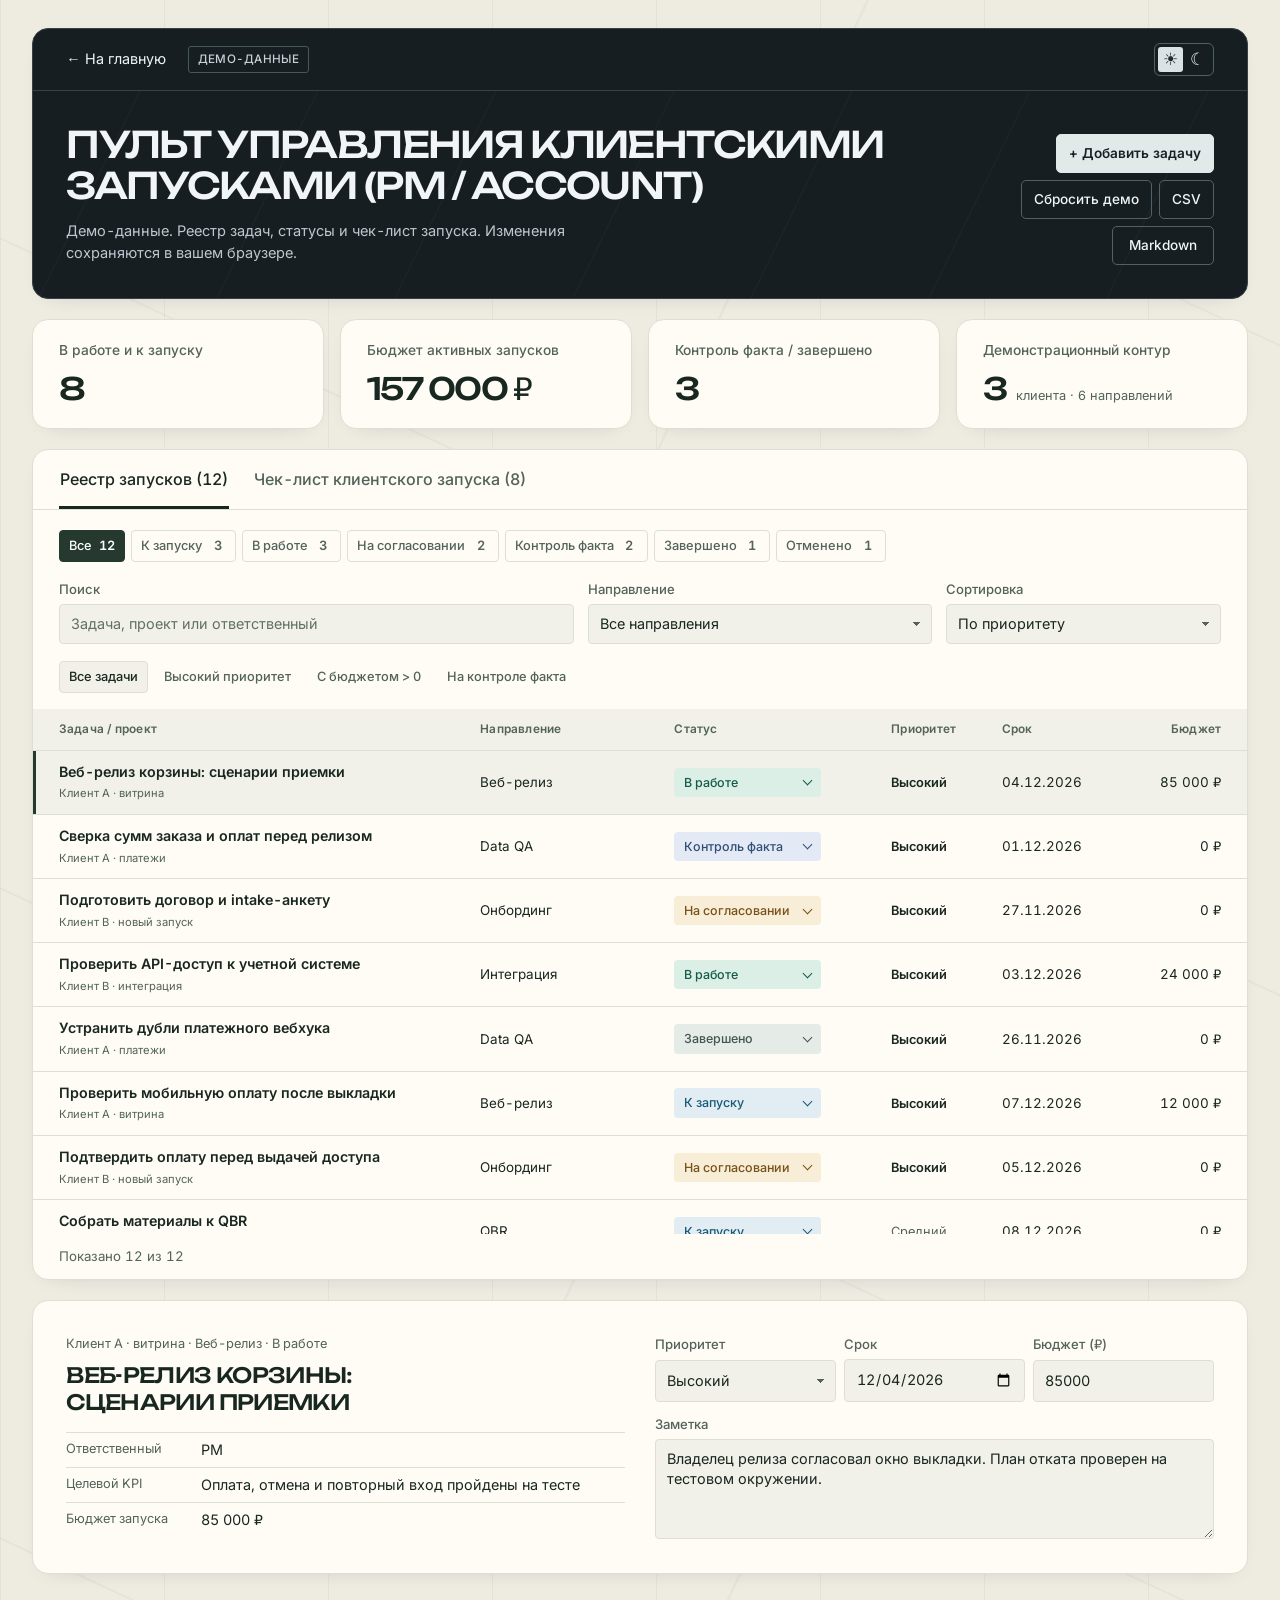
==== commit 1b6a6fcb: "Publish portfolio 2.0 with bilingual analytics artifacts" ====
--- a/tracker.html
+++ b/tracker.html
@@ -4,70 +4,70 @@
   <meta charset="utf-8">
   <meta name="viewport" content="width=device-width, initial-scale=1">
   <meta name="color-scheme" content="light dark">
-  <title>Пульт управления запусками сети — демо | Григорий Корепанов</title>
-  <meta name="description" content="Интерактивный реестр маркетинговых запусков сети из 24 ресторанов: задачи, бюджеты, статусы и чек-лист подготовки акции.">
+  <title>Пульт управления клиентскими запусками (PM / Account) - демо | Григорий Корепанов</title>
+  <meta name="description" content="Демо-данные для пульта клиентских запусков. Веб-релизы, сверка данных, онбординг, интеграции и квартальный QBR.">
   <link rel="icon" type="image/svg+xml" href="assets/img/favicon.svg">
   <meta property="og:type" content="website">
   <meta property="og:locale" content="ru_RU">
   <meta property="og:url" content="https://grigory9030.github.io/tracker.html">
-  <meta property="og:title" content="Пульт управления запусками сети — демо | Григорий Корепанов">
-  <meta property="og:description" content="Интерактивный реестр маркетинговых запусков сети из 24 ресторанов: задачи, бюджеты, статусы и чек-лист подготовки акции.">
+  <meta property="og:title" content="Пульт управления клиентскими запусками (PM / Account) - демо | Григорий Корепанов">
+  <meta property="og:description" content="Демо-данные для пульта клиентских запусков. Веб-релизы, сверка данных, онбординг, интеграции и квартальный QBR.">
   <meta property="og:image" content="https://grigory9030.github.io/assets/img/og-preview.png">
   <meta property="og:image:type" content="image/png">
   <meta property="og:image:width" content="1200">
   <meta property="og:image:height" content="630">
-  <meta property="og:image:alt" content="Григорий Корепанов, аналитика продаж и маркетинг">
+  <meta property="og:image:alt" content="Григорий Корепанов, бизнес-аналитика и управление проектами">
   <meta name="twitter:card" content="summary_large_image">
-  <meta name="twitter:title" content="Пульт управления запусками сети — демо | Григорий Корепанов">
-  <meta name="twitter:description" content="Интерактивный реестр маркетинговых запусков сети из 24 ресторанов: задачи, бюджеты, статусы и чек-лист подготовки акции.">
+  <meta name="twitter:title" content="Пульт управления клиентскими запусками (PM / Account) - демо | Григорий Корепанов">
+  <meta name="twitter:description" content="Демо-данные для пульта клиентских запусков. Веб-релизы, сверка данных, онбординг, интеграции и квартальный QBR.">
   <meta name="twitter:image" content="https://grigory9030.github.io/assets/img/og-preview.png">
-  <script src="theme.js"></script>
-  <link rel="stylesheet" href="styles.css">
+  <script src="theme.js?v=2"></script>
+  <link rel="stylesheet" href="styles.css?v=4">
   <script src="motion.js" defer></script>
-  <script src="tracker.js" defer></script>
+  <script src="tracker.js?v=2" defer></script>
 </head>
 <body class="tracker">
 <a class="skip" href="#workspace">К рабочей области</a>
 <main class="page launch-page">
   <header class="panel launch-head">
-    <div class="launch-top"><a href="./index.html" data-theme-link>← На главную</a><span class="demo-stamp">ДЕМО-ПРОТОТИП · В работе: Google Sheets + Apps Script</span>
+    <div class="launch-top"><a href="./index.html" data-theme-link>← На главную</a><span class="demo-stamp">ДЕМО-ДАННЫЕ</span>
       <button class="theme-toggle" type="button" aria-label="Темная тема" aria-pressed="false" title="Переключить тему"><span aria-hidden="true">☀</span><span aria-hidden="true">☾</span></button>
     </div>
-    <div class="launch-hero"><div><h1>Пульт управления<br>запусками сети <small>(демо)</small></h1><p>Условная сеть из 24 ресторанов · Изменения сохраняются в вашем браузере (localStorage)</p></div>
+    <div class="launch-hero"><div><h1 tabindex="-1">Пульт управления клиентскими запусками (PM / Account)</h1><p>Демо-данные. Реестр задач, статусы и чек-лист запуска. Изменения сохраняются в вашем браузере.</p></div>
       <div class="launch-actions"><button class="primary" id="add-task">+ Добавить задачу</button><button id="reset-demo">Сбросить демо</button><button id="csv">CSV</button><button id="markdown">Markdown</button></div>
     </div>
   </header>
 
-  <section class="kpi-grid" aria-label="Показатели сети">
+  <section class="kpi-grid" aria-label="Показатели запусков">
     <div class="panel kpi"><span>В работе и к запуску</span><strong id="active-count"></strong></div>
     <div class="panel kpi"><span>Бюджет активных запусков</span><strong id="active-budget"></strong></div>
     <div class="panel kpi"><span>Контроль факта / завершено</span><strong id="done-count"></strong></div>
-    <div class="panel kpi"><span>Контур сети</span><strong>24 <small>ресторана · 6 направлений</small></strong></div>
+    <div class="panel kpi"><span>Демонстрационный контур</span><strong>3 <small>клиента · 6 направлений</small></strong></div>
   </section>
 
   <section class="panel launch-work" id="workspace" aria-label="Рабочая область">
     <div class="launch-tabs" role="tablist" aria-label="Разделы пульта">
       <button role="tab" id="registry-tab" aria-controls="registry" aria-selected="true">Реестр запусков <span id="total">(12)</span></button>
-      <button role="tab" id="check-tab" aria-controls="checklist" aria-selected="false" tabindex="-1">Чек-лист запуска акции (8)</button>
+      <button role="tab" id="check-tab" aria-controls="checklist" aria-selected="false" tabindex="-1">Чек-лист клиентского запуска (8)</button>
     </div>
     <div id="registry" role="tabpanel" aria-labelledby="registry-tab">
       <div class="registry-filters">
         <div class="status-strip" id="counts" aria-label="Фильтр по статусу"></div>
         <div class="filters-main">
-          <label>Поиск<input type="search" id="search" placeholder="Задача, точка или ответственный"></label>
+          <label>Поиск<input type="search" id="search" placeholder="Задача, проект или ответственный"></label>
           <label>Направление<select id="channel"><option value="">Все направления</option></select></label>
           <label>Сортировка<select id="sort"><option value="priority">По приоритету</option><option value="budget">По бюджету</option><option value="deadline">По сроку</option></select></label>
         </div>
         <div class="quick-filters" aria-label="Быстрые пресеты"><button data-preset="all">Все задачи</button><button data-preset="high">Высокий приоритет</button><button data-preset="money">С бюджетом &gt; 0</button><button data-preset="control">На контроле факта</button></div>
       </div>
       <div class="scroll-table" role="region" tabindex="0" aria-label="Реестр задач, таблица с горизонтальной прокруткой">
-        <table><thead><tr><th scope="col">Задача / точка</th><th scope="col">Направление</th><th scope="col">Статус</th><th scope="col">Приоритет</th><th scope="col">Срок</th><th scope="col">Бюджет</th></tr></thead><tbody id="rows"></tbody></table>
+        <table><thead><tr><th scope="col">Задача / проект</th><th scope="col">Направление</th><th scope="col">Статус</th><th scope="col">Приоритет</th><th scope="col">Срок</th><th scope="col">Бюджет</th></tr></thead><tbody id="rows"></tbody></table>
       </div>
       <div id="empty" hidden><p>Задач по этим условиям нет.</p><button id="clear-filters">Сбросить фильтры</button></div>
       <div class="table-foot" id="row-count" aria-live="polite"></div>
     </div>
     <div id="checklist" role="tabpanel" aria-labelledby="check-tab" hidden>
-      <div class="check-head"><h2>Чек-лист запуска акции</h2><strong id="progress-text"></strong></div>
+      <div class="check-head"><h2>Чек-лист клиентского запуска</h2><strong id="progress-text"></strong></div>
       <progress id="progress" max="8" value="3" aria-label="Прогресс чек-листа"></progress>
       <ol id="steps"></ol>
     </div>
@@ -79,13 +79,16 @@
       <label>Заметка<textarea id="edit-note" rows="4" maxlength="5000"></textarea></label></div>
   </section>
 </main>
+<button class="back-to-top" type="button" aria-label="Вернуться наверх" inert>
+  <svg width="20" height="20" viewBox="0 0 24 24" fill="none" stroke="currentColor" stroke-width="1.5" stroke-linecap="round" stroke-linejoin="round" aria-hidden="true"><path d="M12 19V5m-5 5 5-5 5 5"/></svg>
+</button>
 
 <dialog class="launch-dialog" id="add-dialog" aria-labelledby="add-title">
   <form id="add-form">
     <div class="dialog-head"><h2 id="add-title">Добавить задачу</h2><button type="button" data-close aria-label="Закрыть">×</button></div>
     <div class="modal-fields">
       <label class="wide">Название задачи<input name="title" required maxlength="200" autofocus></label>
-      <label>Точка или кластер<input name="branch" required maxlength="100" list="branch-list"></label>
+      <label>Проект или контур<input name="branch" required maxlength="100" list="branch-list"></label>
       <label>Направление<select name="channel" required></select></label>
       <label>Ответственный<input name="owner" required maxlength="100" list="owner-list"></label>
       <label>Срок<input type="date" name="deadline" required></label>
--- a/styles.css
+++ b/styles.css
@@ -5,41 +5,72 @@
 
 :root {
   color-scheme:light;
-  --bg:#d4dbe1; --surface:#fff; --line:#e2e7ec; --ink:#14191d; --muted:#5a6672;
-  --inset:#f2f5f6; --strong:#171e22; --reverse:#fff; --grid:rgb(63 78 90 / .045);
+  --bg:#eeebe1; --surface:#fffcf6; --line:#dedfd4; --ink:#192721; --muted:#52635a;
+  --inset:#f1f1e9; --strong:#25392e; --reverse:#fff; --grid:rgb(56 75 59 / .055);
+  --accent:#2F6F5B; --accent-text:#2A6250; --on-accent:#fff; --diagram-stroke:#64756a; --loss-text:#a14037;
   --on-dark:#f2f5f7; --muted-dark:#bdc8cf; --line-dark:#374146; --title:Unbounded,Arial,sans-serif;
+  --corner-offset:24px; --back-to-top-size:44px;
   font-family:Inter,Arial,sans-serif; font-variant-numeric:tabular-nums;
 }
 :root[data-theme="dark"] {
   color-scheme:dark;
-  --bg:#0e1316; --surface:#182024; --line:#28333a; --ink:#f2f5f7; --muted:#94a3b0;
-  --inset:#121a1e; --strong:#e6edf1; --reverse:#14191d; --grid:rgb(197 218 232 / .035);
+  --bg:#141819; --surface:#202625; --line:#38423c; --ink:#edf1ed; --muted:#b0bdb5;
+  --inset:#191f1d; --strong:#e4eae6; --reverse:#19211e; --grid:rgb(185 218 196 / .05);
+  --accent:#4F947C; --accent-text:#a6d0be; --on-accent:#102019; --diagram-stroke:#859b8d; --loss-text:#f0a49c;
 }
 * { box-sizing:border-box; }
 html { scroll-behavior:smooth; scroll-padding:20px; }
 body { margin:0; color:var(--ink); line-height:1.55; background-color:var(--bg); background-image:linear-gradient(115deg,transparent 64%,var(--grid) 64.1%,transparent 64.3%),linear-gradient(25deg,transparent 36%,var(--grid) 36.1%,transparent 36.3%),linear-gradient(90deg,var(--grid) 1px,transparent 1px); background-size:1050px 650px,1050px 650px,164px 100%; }
 h1,h2,h3,h4,p,ul,dl,dd { margin:0; }
-h1,h2,h3,.monogram,.index,.case-num,.case-metrics dt,.calc-result>strong { font-family:var(--title); font-weight:500; }
+h1,h2,h3,.monogram,.case-num,.case-metrics dt,.calc-result>strong { font-family:var(--title); font-weight:500; }
 a { color:inherit; text-decoration:none; }
 button,input { color:inherit; font:inherit; font-variant-numeric:tabular-nums; }
 button { cursor:pointer; }
 button,a,input { -webkit-tap-highlight-color:transparent; }
-button:focus-visible,a:focus-visible,input:focus-visible,article:focus-visible { outline:3px solid #0ea5e9; outline-offset:3px; }
+button:focus-visible,a:focus-visible,input:focus-visible,article:focus-visible,[tabindex]:focus-visible { outline:2px solid var(--accent); outline-offset:3px; }
 [hidden] { display:none !important; }
 .skip { position:fixed; top:-80px; left:16px; z-index:10; background:white; color:black; padding:12px; }
 .skip:focus { top:8px; }
+.back-to-top {
+  position:fixed;
+  z-index:6;
+  right:var(--corner-offset);
+  bottom:var(--corner-offset);
+  display:grid;
+  place-items:center;
+  width:var(--back-to-top-size);
+  height:var(--back-to-top-size);
+  padding:0;
+  border:1px solid #64727c;
+  border-radius:12px;
+  background:var(--surface);
+  color:var(--ink);
+  box-shadow:0 3px 14px rgb(12 22 28 / .24);
+  visibility:hidden;
+  opacity:0;
+  pointer-events:none;
+  transform:translateY(8px);
+  transition:opacity .2s ease, transform .2s ease, visibility 0s .2s;
+}
+.back-to-top.is-visible { visibility:visible; opacity:1; pointer-events:auto; transform:none; transition-delay:0s; }
+.back-to-top svg { transition:transform .18s ease; }
+.back-to-top:hover svg { transform:translateY(-2px); }
+:root[data-theme="dark"] .back-to-top { border-color:#36444d; }
+@media (max-width:640px) { :root { --corner-offset:16px; } }
+@media (prefers-reduced-motion:reduce) {
+  .back-to-top,.back-to-top svg { transition:none; }
+  .back-to-top:hover svg { transform:none; }
+}
 .page { width:min(calc(100% - 64px),1280px); margin:28px auto; display:grid; gap:24px; }
 .panel { border-radius:16px; border:1px solid var(--line); background:var(--surface); min-width:0; box-shadow:0 7px 23px -18px rgb(16 28 36 / .32); }
 .pad { padding:clamp(24px,3.3vw,48px); }
 h2 { font-size:clamp(1.38rem,2.55vw,2.45rem); letter-spacing:-.05em; text-transform:uppercase; line-height:1.19; text-wrap:balance; }
 .hero,.contacts { background:#171e22; color:var(--on-dark); border-color:var(--line-dark); }
 .hero { overflow:hidden; }
-.hero header { display:flex; align-items:center; gap:24px; padding:18px clamp(24px,3.3vw,48px); border-bottom:1px solid var(--line-dark); }
+
 .monogram { font-size:1.9rem; letter-spacing:-.13em; font-weight:700; line-height:1; margin-right:auto; }
-.hero nav,.header-actions,.buttons,.presets { display:flex; align-items:center; flex-wrap:wrap; }
-.hero nav { gap:clamp(12px,1.8vw,29px); }
-.hero nav a { font-size:.73rem; font-weight:600; letter-spacing:.07em; text-transform:uppercase; color:#d9dfe2; padding:8px 0; }
-.hero nav a:hover,.tool-link:hover { text-decoration:underline; text-underline-offset:5px; }
+.header-actions,.buttons,.presets { display:flex; align-items:center; flex-wrap:wrap; }
+
 .header-actions { gap:12px; }
 .theme-toggle,.menu-toggle,.top-telegram { display:inline-flex; align-items:center; justify-content:center; border:1px solid #506068; border-radius:6px; color:#f2f5f7; background:transparent; }
 .theme-toggle { padding:3px; gap:2px; }
@@ -61,48 +92,14 @@
 .outline:hover,.top-telegram:hover,.menu-toggle:hover { background:#2a353a; }
 .facts { list-style:none; border-top:1px solid var(--line-dark); margin-top:28px; padding:13px 0 0; display:flex; flex-wrap:wrap; gap:3px 0; color:#c7d0d5; font-size:.76rem; }
 .facts li:not(:last-child)::after { content:"·"; margin:0 7px; color:#9ca7ae; }
-.portrait-frame { position:relative; padding:9px; border:1px solid #536167; width:100%; max-width:390px; justify-self:end; }
+.portrait-frame { position:relative; padding:9px; border:1px solid #536167; width:100%; max-width:390px; justify-self:end; background-color:#222a2f; }
+.portrait-frame picture { display:block; }
 .portrait-frame::before,.portrait-frame::after { content:""; position:absolute; width:18px; height:18px; pointer-events:none; }
 .portrait-frame::before { inset:-1px auto auto -1px; border-left:2px solid #c9d2d8; border-top:2px solid #c9d2d8; }
 .portrait-frame::after { inset:auto -1px -1px auto; border-right:2px solid #c9d2d8; border-bottom:2px solid #c9d2d8; }
 .portrait { width:100%; height:clamp(340px,30vw,407px); display:block; object-fit:cover; object-position:center top; }
-.tools-grid { display:grid; gap:clamp(18px,2vw,29px); grid-template-columns:repeat(4,minmax(0,1fr)); margin-top:28px; }
-.tool { display:flex; flex-direction:column; min-width:0; position:relative; }
-.preview { width:100%; aspect-ratio:4/3; overflow:hidden; border-radius:1px; display:grid; place-items:center; position:relative; }
-.dashboard { background:#223036; }
-.dashboard img { width:100%; height:100%; object-fit:cover; object-position:center top; display:block; }
-.enlarge { position:absolute; right:8px; bottom:8px; background:#182024; color:#fff; border:1px solid #6b777e; width:25px; height:25px; display:grid; place-content:center; }
-.calc-art,.audit-art { background-color:#e2e9e7; background-image:linear-gradient(rgb(56 86 77 / .065) 1px,transparent 1px),linear-gradient(90deg,rgb(56 86 77 / .065) 1px,transparent 1px); background-size:15px 15px; color:#1c3030; }
-.mini-widget,.mini-tracker,.audit-sheet { width:81%; padding:clamp(10px,1.1vw,17px); }
-.mini-widget { background:#f6f8f7; border:1px solid #bacac4; box-shadow:5px 5px 0 #cbd8d2; }
-.micro-heading { font-size:.66rem; text-transform:uppercase; letter-spacing:.06em; font-weight:600; border-bottom:1px solid #becbc8; padding-bottom:5px; }
-.mini-summary { display:flex; gap:7px; align-items:baseline; padding:5px 0; color:#285247; }
-.mini-summary strong,.audit-sheet strong { font-family:var(--title); font-weight:500; }
-.mini-summary strong { font-size:clamp(1.2rem,2.4vw,2.1rem); letter-spacing:-.065em; }
-.mini-summary strong span { font-size:.55em; }
-.mini-summary>span,.micro-legend,.mini-row,.mini-filter,.audit-sheet span { font-size:.68rem; }
-.proportion { height:11px; background:linear-gradient(90deg,#10b981 62.5%,#b9c7c3 62.5%); }
-.micro-legend { display:flex; align-items:center; gap:4px; margin-top:8px; }
-.micro-legend i { width:5px; height:5px; background:#10b981; }
-.micro-legend i+i { background:#b9c7c3; }
-.tracker-art { color:#e3ebf1; background:repeating-linear-gradient(135deg,#273238 0 22px,#2b383d 23px,#273238 24px 45px); }
-.mini-tracker { border:1px solid #516068; background:#182024; box-shadow:5px 5px 0 #172025; }
-.mini-tracker .micro-heading,.mini-row { border-color:#3b494d; }
-.mini-filter { color:#c5d1d4; padding:2px 7px; margin:6px 0; border:1px solid #3c4c52; display:flex; justify-content:space-between; }
-.mini-row { display:flex; align-items:center; justify-content:space-between; padding:2px 0; border-top:1px solid #334248; }
-.mini-row em { font-style:normal; color:#89caea; }
-.mini-row:nth-last-child(2) em { color:#6cd9b7; }
-.mini-row:last-child em { color:#e5bd6b; }
-.audit-art { background-color:#dce2e7; background-image:repeating-linear-gradient(120deg,transparent 0 12px,#cbd3d9 13px,transparent 14px 24px); color:#293741; }
-.audit-sheet { background:#ebeff1; border:1px solid #8798a3; box-shadow:5px 5px 0 #bdc9d0; }
-.audit-sheet div { display:flex; align-items:center; justify-content:space-between; gap:4px; border-top:1px solid #aab6bd; padding:4px 0; }
-.audit-sheet div:last-child { border-bottom:1px solid #aab6bd; }
-.audit-sheet strong { font-size:clamp(1.1rem,1.75vw,1.65rem); letter-spacing:-.06em; }
-.index { font-size:2.35rem; letter-spacing:-.08em; line-height:1.1; font-weight:400; margin:18px 0 10px; }
-.tool h3,.case-record h3 { font-size:clamp(.94rem,1.13vw,1.15rem); text-transform:uppercase; line-height:1.4; letter-spacing:-.025em; }
-.tool>p { color:var(--muted); margin:9px 0 18px; font-size:.94rem; line-height:1.55; }
-.tool-link { align-self:flex-start; margin-top:auto; border-top:1px solid var(--line); width:100%; padding-top:12px; font-size:.9rem; font-weight:600; }
-.demo-label { position:absolute; right:6px; top:7px; font-size:.7rem; background:#d7e0e5; padding:1px 6px; color:#26333a; }
+
+.case-record h3 { text-transform:uppercase; line-height:1.4; letter-spacing:-.025em; }
 .lead { color:var(--muted); margin-top:12px; max-width:780px; }
 .presets { gap:8px; margin:24px 0; }
 .presets button,.viewer-head button { padding:8px 12px; background:var(--surface); color:var(--ink); border:1px solid var(--line); border-radius:5px; font-size:.88rem; }
@@ -126,7 +123,7 @@
 .calc-result dt { color:var(--muted); font-size:.88rem; }
 .calc-result dd { font-weight:600; }
 .verdict { border-left:3px solid var(--signal); padding:8px 12px; background:var(--surface); font-size:.9rem; }
-.verdict[data-level="ok"] { --signal:#10b981; }
+.verdict[data-level="ok"] { --signal:var(--accent); }
 .verdict[data-level="risk"] { --signal:#f59e0b; }
 .verdict[data-level="loss"] { --signal:#ef4444; }
 .case-split { grid-template-columns:minmax(230px,.8fr) minmax(0,1.4fr); margin-top:28px; }
@@ -166,27 +163,25 @@
 .viewer-head>div { display:flex; gap:8px; }
 .viewer-head button { background:#222d33; color:#fff; border-color:#49575e; }
 .image-stage { flex:1; min-height:0; min-width:0; overflow:auto; padding:10px; }
+.image-stage picture { display:block; width:100%; height:100%; }
 .image-stage img { display:block; width:100%; height:100%; object-fit:contain; }
 .image-stage.zoomed img { width:max(100%,1424px); height:auto; }
 @media (max-width:1050px) {
-  .hero header { flex-wrap:wrap; gap:12px; }
-  .hero nav { order:3; width:100%; justify-content:space-between; }
+
+
   .hero-body { gap:30px; grid-template-columns:minmax(0,1.4fr) minmax(0,.9fr); }
   .tools-grid { grid-template-columns:repeat(2,minmax(0,1fr)); gap:30px; }
-  .mini-widget,.mini-tracker,.audit-sheet { width:72%; padding:18px; }
-  .mini-summary strong,.audit-sheet strong { font-size:1.8rem; }
 }
 @media (max-width:720px) {
   .page { width:calc(100% - 24px); margin:12px auto; gap:20px; }
-  .hero header { padding:14px 20px; }
-  .hero nav { display:none; flex-wrap:wrap; gap:2px 16px; justify-content:flex-start; border-top:1px solid var(--line-dark); padding-top:8px; }
-  .hero header:has(.menu-toggle[aria-expanded="true"]) nav { display:flex; }
+
+
   .menu-toggle { display:inline-flex; }
   .hero-body { grid-template-columns:1fr; padding:26px 22px; gap:24px; }
   .hero-copy { min-width:0; }
   .portrait-frame { justify-self:start; max-width:410px; padding:7px; }
   .portrait { height:auto; aspect-ratio:4 / 5; }
-  .hero nav a { font-size:.78rem; }
+
   .pad { padding:24px 20px; }
   .case-split,.calc-layout,.specs { grid-template-columns:1fr; gap:22px; }
   .specs>div:first-child,.specs>div+div { padding:0; border:0; }
@@ -197,8 +192,6 @@
 }
 @media (max-width:540px) {
   .tools-grid { grid-template-columns:minmax(0,1fr); gap:28px; }
-  .tool>p { margin-bottom:12px; }
-  .index { margin-top:12px; }
   .header-actions,.buttons { gap:7px; }
   .btn { padding:9px 12px; }
   .case-metrics>div { grid-template-columns:1fr; gap:3px; }
@@ -215,13 +208,7 @@
 .presets button:hover:not([aria-pressed="true"]) { color:var(--ink); background:var(--inset); border-color:var(--muted); }
 #reset-calc, #reset-calc:hover { background:transparent; color:var(--muted); border-color:var(--line); }
 #reset-calc:hover { color:var(--ink); border-color:var(--muted); }
-:root[data-theme="dark"] .calc-art, :root[data-theme="dark"] .audit-art {
-  background-color:#222f34; color:#e1e9ed; background-image:linear-gradient(#314046 1px,transparent 1px),linear-gradient(90deg,#314046 1px,transparent 1px); background-size:15px 15px;
-}
-:root[data-theme="dark"] .mini-widget, :root[data-theme="dark"] .audit-sheet { background:#1a2327; border-color:#50626a; box-shadow:5px 5px 0 #121b1e; }
-:root[data-theme="dark"] .mini-widget .micro-heading, :root[data-theme="dark"] .audit-sheet div { border-color:#40535c; }
-:root[data-theme="dark"] .mini-summary { color:#b0ddcc; }
-:root[data-theme="dark"] .proportion { background:linear-gradient(90deg,#10b981 62.5%,#53656a 62.5%); }
+
 
 /* Network launch dashboard */
 .launch-page { gap:20px; }
@@ -309,11 +296,11 @@
 #checklist { padding:clamp(20px,3vw,42px); }
 .check-head { display:flex; align-items:center; justify-content:space-between; gap:16px; }
 .check-head strong { white-space:nowrap; }
-#progress { width:100%; height:6px; accent-color:#10b981; display:block; margin:17px 0 20px; }
+#progress { width:100%; height:6px; accent-color:var(--accent); display:block; margin:17px 0 20px; }
 #steps { list-style:none; margin:0; padding:0; }
 #steps li { border-top:1px solid var(--line); }
 #steps label { display:flex; align-items:center; gap:15px; padding:13px 3px; cursor:pointer; }
-#steps input { flex:none; width:18px; height:18px; accent-color:#137b60; }
+#steps input { flex:none; width:18px; height:18px; accent-color:var(--accent); }
 #steps input:checked+span { color:var(--muted); }
 .launch-dialog { margin:auto; width:min(620px,calc(100% - 24px)); max-height:calc(100dvh - 32px); padding:clamp(16px,3vw,32px); background:var(--surface); color:var(--ink); border:1px solid var(--line); border-radius:16px; overflow:auto; box-shadow:0 18px 65px #0004; }
 .launch-dialog::backdrop { background:#0c161db3; }
@@ -327,7 +314,7 @@
 .modal-fields .wide { grid-column:1/-1; }
 .reset-dialog { max-width:440px; }
 .reset-dialog p { margin:12px 0; color:var(--muted); }
-#toast { position:fixed; z-index:5; right:18px; bottom:18px; max-width:calc(100% - 36px); color:var(--reverse); background:var(--strong); padding:10px 16px; font-size:.9rem; border-radius:6px; opacity:0; pointer-events:none; }
+#toast { position:fixed; z-index:5; right:var(--corner-offset); bottom:calc(var(--corner-offset) + var(--back-to-top-size) + 10px); max-width:calc(100% - 2 * var(--corner-offset)); color:var(--reverse); background:var(--strong); padding:10px 16px; font-size:.9rem; border-radius:6px; opacity:0; pointer-events:none; }
 #toast.show { opacity:1; }
 .clipboard-fallback { position:fixed; top:0; left:-9999px; }
 @media(max-width:900px) {
@@ -388,7 +375,7 @@
 }
 .jelly-art { position:absolute; inset:0; pointer-events:none; }
 .jelly-range input[type="range"] { position:absolute; inset:0; height:100%; opacity:0; }
-.jelly-range:has(input:focus-visible) { outline:2px solid #0ea5e9; outline-offset:2px; border-radius:4px; }
+.jelly-range:has(input:focus-visible) { outline:2px solid var(--accent); outline-offset:2px; border-radius:4px; }
 .jelly-track {
   position:absolute;
   inset-inline:0;
@@ -399,8 +386,7 @@
   border-radius:4px;
   overflow:hidden;
 }
-.jelly-track span { display:block; height:100%; background:#148361; transform-origin:left; }
-[data-theme="dark"] .jelly-track span { background:#10b981; }
+.jelly-track span { display:block; height:100%; background:var(--accent); transform-origin:left; }
 .jelly-blobs { position:absolute; left:-32px; top:calc(50% - 48px); width:64px; height:64px; }
 .jelly-lifted { z-index:2; }
 .jelly-lifted .jelly-blobs { filter:url(#jelly-goo); }
@@ -530,7 +516,7 @@
 .motion-action[data-action-state] .action-label { opacity:0; transform:translateY(6px); }
 .motion-action[data-action-state] .action-face { opacity:1; }
 .motion-action[data-action-state="loading"] .action-spinner { opacity:1; animation:action-spin .65s linear infinite; }
-.motion-action[data-action-state="success"] .action-face { clip-path:inset(0 round 5px); background:#10b981; color:#102820; }
+.motion-action[data-action-state="success"] .action-face { clip-path:inset(0 round 5px); background:var(--accent); color:var(--on-accent); }
 .motion-action[data-action-state="success"] .action-done { opacity:1; transform:none; }
 .motion-action[data-action-state="success"] .action-done path { stroke-dashoffset:0; }
 @keyframes action-spin { to { transform:rotate(360deg); } }
@@ -543,3 +529,343 @@
   .motion-action[data-action-state="loading"] .action-spinner { animation:none; }
 }
 
+/* Portfolio navigation and featured work. */
+.portfolio { gap:16px; }
+.portfolio-content { display:grid; gap:22px; min-width:0; }
+.portfolio-content > section, .portfolio-content > footer { scroll-margin-top:70px; }
+.portfolio h2 { text-transform:none; }
+.site-header {
+  position:sticky;
+  top:10px;
+  z-index:8;
+  display:flex;
+  align-items:center;
+  justify-content:space-between;
+  gap:clamp(8px,1.3vw,20px);
+  padding:10px clamp(12px,2vw,24px);
+  background:color-mix(in srgb,var(--surface) 94%,transparent);
+  backdrop-filter:blur(16px);
+}
+.site-header .monogram { margin-right:0; font-size:1.48rem; flex:none; }
+.site-header .header-actions { flex-wrap:nowrap; gap:7px; }
+.site-header :is(.theme-toggle,.menu-toggle,.top-telegram) {
+  min-height:36px;
+  border-color:var(--line);
+  border-radius:9px;
+  color:var(--ink);
+  white-space:nowrap;
+}
+.site-header :is(.theme-toggle,.menu-toggle,.top-telegram):hover { background:var(--inset); }
+.site-header .theme-toggle,.site-header .menu-toggle { width:36px; padding:0; }
+.site-header .theme-toggle span {
+  background:transparent;
+  color:inherit;
+  font:1.12rem/1 Arial,sans-serif;
+}
+:root:not([data-theme="dark"]) .site-header .theme-toggle span:first-child,
+:root[data-theme="dark"] .site-header .theme-toggle span:last-child { display:none; }
+.site-header .top-telegram { padding:5px 10px; font-weight:600; }
+
+.pill-group {
+  position:relative;
+  isolation:isolate;
+  display:inline-flex;
+  align-items:stretch;
+  flex-wrap:wrap;
+  gap:2px;
+  padding:3px;
+  border:1px solid var(--line);
+  border-radius:13px;
+  background:var(--inset);
+  max-width:100%;
+}
+.pill-option {
+  position:relative;
+  z-index:1;
+  display:flex;
+  align-items:center;
+  justify-content:center;
+  border:0;
+  border-radius:9px;
+  background:transparent;
+  color:var(--muted);
+  padding:7px 12px;
+  min-height:34px;
+  font-size:.86rem;
+  font-weight:600;
+  line-height:1.2;
+  text-align:center;
+  white-space:nowrap;
+}
+.pill-option:hover,.pill-option:focus-visible { color:var(--ink); }
+.pill-option:is([aria-current="location"],[aria-selected="true"],[aria-pressed="true"]) { color:var(--accent-text); }
+.pill-shape {
+  position:absolute;
+  top:0;
+  left:0;
+  z-index:0;
+  pointer-events:none;
+  border:1px solid color-mix(in srgb,var(--accent) 23%,transparent);
+  background:color-mix(in srgb,var(--accent) 14%,var(--surface));
+  border-radius:10px;
+}
+.site-nav { flex-wrap:nowrap; }
+.site-nav .pill-option { padding-inline:clamp(7px,.87vw,12px); font-size:.81rem; }
+.language-switch { flex-wrap:nowrap; flex:none; border-radius:10px; padding:2px; }
+.language-switch .pill-option { min-height:30px; padding:4px 7px; font-size:.74rem; }
+.language-switch .pill-shape { border-radius:7px; }
+
+.portfolio .hero {
+  color:var(--ink);
+  border-color:var(--line);
+  background:linear-gradient(125deg,var(--surface) 36%,color-mix(in srgb,var(--accent) 10%,var(--surface)));
+}
+.portfolio .hero-body {
+  grid-template-columns:minmax(0,1.65fr) minmax(0,.85fr);
+  gap:clamp(26px,4.8vw,70px);
+  padding:clamp(26px,5.25vw,76px);
+}
+.portfolio .hero-body::before { opacity:.55; }
+.portfolio h1 {
+  max-width:15ch;
+  text-transform:none;
+  font-size:clamp(2.45rem,4.8vw,4.8rem);
+  letter-spacing:-.064em;
+  overflow-wrap:anywhere;
+}
+.portfolio .position { max-width:37ch; margin-top:20px; }
+.portfolio .intro { max-width:57ch; color:var(--muted); }
+.portfolio .facts {
+  display:block;
+  color:var(--muted);
+  border-color:var(--line);
+  font-weight:500;
+  line-height:1.7;
+  font-size:.84rem;
+}
+.portfolio .hero .bright { color:var(--on-accent); background:var(--accent); }
+.portfolio .hero .bright:hover { background:color-mix(in srgb,var(--accent) 87%,var(--ink)); }
+.portfolio .hero .outline { border-color:var(--line); }
+.portfolio .hero .outline:hover { background:var(--inset); }
+.portfolio .portrait-frame {
+  padding:7px;
+  max-width:358px;
+  border-radius:18px;
+  border-color:var(--line);
+  background:var(--surface);
+  box-shadow:0 14px 40px -22px rgb(13 26 20 / .34);
+}
+.portfolio .portrait-frame::before,.portfolio .portrait-frame::after { content:none; }
+.portfolio .portrait { height:auto; aspect-ratio:4 / 5; border-radius:12px; }
+
+.bento-grid {
+  display:grid;
+  grid-template-columns:repeat(12,minmax(0,1fr));
+  gap:14px;
+  margin-top:24px;
+}
+.bento-card {
+  display:flex;
+  flex-direction:column;
+  gap:16px;
+  min-width:0;
+  padding:clamp(16px,2.1vw,27px);
+  background:var(--inset);
+  border:1px solid var(--line);
+  border-radius:18px;
+}
+.bento-card h3 { font-size:clamp(.98rem,1.55vw,1.25rem); line-height:1.4; letter-spacing:-.03em; }
+.bento-index {
+  display:inline-block;
+  margin-right:.4em;
+  color:var(--accent-text);
+  font:600 .84rem/1 Inter,sans-serif;
+  letter-spacing:.02em;
+}
+.bento-bi,.bento-tools { grid-column:span 7; }
+.bento-sql,.bento-processes { grid-column:span 5; }
+.bento-bi { background:color-mix(in srgb,var(--accent) 7%,var(--surface)); }
+.bento-sql {
+  background:#202926;
+  border-color:#33443b;
+  color:#f0f5f2;
+  --muted:#b7c6be;
+  --accent-text:#acd0bf;
+}
+a.bento-card,.artifact-link { transition:background-color .2s,border-color .2s; }
+a.bento-card:hover,.artifact-link:hover { border-color:var(--accent); }
+.bento-processes:hover { background:color-mix(in srgb,var(--accent) 8%,var(--inset)); }
+.bi-cards,.tool-shortcuts { display:grid; grid-template-columns:repeat(2,minmax(0,1fr)); gap:10px; flex:1; }
+.artifact-link {
+  min-width:0;
+  display:flex;
+  flex-direction:column;
+  align-items:flex-start;
+  justify-content:center;
+  gap:6px;
+  padding:13px;
+  border:1px solid var(--line);
+  border-radius:12px;
+  background:var(--surface);
+}
+.artifact-link strong { font-size:.97rem; line-height:1.36; text-wrap:pretty; }
+.artifact-kind,.artifact-detail { color:var(--muted); font-size:.8rem; line-height:1.35; }
+.artifact-kind { color:var(--accent-text); font-weight:600; }
+.bi-metrics { color:var(--ink); font-size:.83rem; line-height:1.35; }
+.bi-secondary { display:flex; flex-direction:column; background:var(--surface); border:1px solid var(--line); border-radius:12px; min-width:0; }
+.bi-secondary .artifact-link { flex:1; border:0; background:transparent; }
+.bi-secondary:focus-within,.bi-secondary:hover { border-color:var(--accent); }
+.inline-link {
+  margin:0 13px 10px;
+  align-self:start;
+  color:var(--accent-text);
+  font-size:.78rem;
+  text-decoration:underline;
+  text-decoration-color:color-mix(in srgb,var(--accent) 55%,transparent);
+  text-underline-offset:3px;
+}
+.bento-badge {
+  align-self:flex-start;
+  display:inline-block;
+  margin-top:auto;
+  border-radius:999px;
+  background:color-mix(in srgb,var(--accent) 18%,transparent);
+  padding:4px 9px;
+  color:var(--accent-text);
+  font-size:.82rem;
+  font-weight:600;
+}
+.mini-sql,.sql-pre { tab-size:4; font:400 .85rem/1.54 ui-monospace,Consolas,monospace; }
+.mini-sql {
+  margin:0;
+  border-left:2px solid var(--accent);
+  padding:5px 10px;
+  color:#d7e4dc;
+  white-space:pre-wrap;
+  overflow-wrap:anywhere;
+}
+.mini-process { color:var(--accent-text); width:min(100%,270px); height:59px; overflow:visible; }
+.mini-process :is(path,rect,circle) { stroke:currentColor; fill:none; stroke-width:1.8; stroke-linecap:round; }
+.mini-process :is(rect,circle,.mini-gateway) { fill:var(--surface); }
+
+.module-tabs { margin:22px 0 19px; }
+.audit-panel { display:grid; grid-template-columns:minmax(0,1.35fr) minmax(0,1fr); align-items:start; gap:clamp(14px,2vw,22px); }
+.code-card,.audit-result,.qbr-card { border:1px solid var(--line); border-radius:15px; min-width:0; }
+.code-card { background:#202926; border-color:#33443b; color:#edf2ef; overflow:hidden; }
+.code-head { display:flex; align-items:center; justify-content:space-between; border-bottom:1px solid #405049; padding:8px 13px; font-size:.82rem; font-weight:600; color:#c5d3cb; }
+.copy-query { min-height:36px; padding:5px 10px; background:#293730; border:1px solid #50675b; border-radius:8px; color:#edf2ef; font-size:.85rem; }
+.copy-query:is(:hover,[data-copied]) { background:#365749; }
+.sql-pre { margin:0; overflow:auto; padding:15px; scrollbar-width:thin; color:#e0e9e4; }
+.sql-keyword { color:#a8d3bd; }
+.sql-literal { color:#e8bb95; }
+.sql-number { color:#ccd5ed; }
+.audit-result,.qbr-card { padding:clamp(16px,2vw,25px); background:var(--inset); }
+.audit-result h3,.process-head h3,.qbr-title { font-size:clamp(1.02rem,1.6vw,1.28rem); line-height:1.4; letter-spacing:-.03em; }
+.audit-result p { margin-top:8px; color:var(--muted); font-size:.93rem; }
+.audit-highlight {
+  margin-block:16px;
+  padding:11px 13px;
+  border-radius:8px;
+  border-left:3px solid var(--accent);
+  background:color-mix(in srgb,var(--accent) 9%,var(--surface));
+  display:grid;
+  gap:2px;
+}
+.audit-highlight strong { font-size:clamp(1.1rem,1.9vw,1.48rem); color:var(--accent-text); }
+.audit-highlight span { color:var(--muted); font-size:.84rem; }
+.audit-table-wrap { overflow-x:auto; }
+.audit-result table { width:100%; border-collapse:collapse; font-size:.83rem; line-height:1.32; }
+.audit-result :is(th,td) { padding:8px 5px; border-bottom:1px solid var(--line); text-align:right; }
+.audit-result :is(th,td):first-child { text-align:left; }
+.audit-result th { font-weight:600; }
+.audit-result td { white-space:nowrap; }
+.audit-result thead { color:var(--muted); }
+.audit-difference { color:var(--loss-text); font-weight:600; }
+
+.process-head { display:flex; align-items:center; justify-content:space-between; flex-wrap:wrap; gap:12px; }
+.model-tabs .pill-option { font-size:.8rem; }
+.process-panel .lead { margin:10px 0 13px; }
+.diagram-scroll { overflow-x:auto; scrollbar-width:thin; background:var(--surface); border:1px solid var(--line); border-radius:14px; }
+.swimlanes { width:100%; min-width:880px; height:auto; display:block; color:var(--ink); font-family:Inter,Arial,sans-serif; }
+.diagram-lane { fill:var(--surface); stroke:var(--line); }
+.diagram-lane-head { fill:var(--inset); stroke:var(--line); }
+.diagram-arrow { fill:var(--diagram-stroke); }
+.diagram-flow { fill:none; stroke:var(--diagram-stroke); stroke-width:1.65; stroke-linejoin:round; }
+.diagram-flow-note { stroke-dasharray:4 4; opacity:.6; }
+.diagram-task,.diagram-gateway,.diagram-event,.diagram-timer { fill:var(--inset); stroke:var(--accent); stroke-width:1.6; }
+.diagram-task-accent,.diagram-gateway,.diagram-event { fill:color-mix(in srgb,var(--accent) 12%,var(--surface)); }
+.diagram-end { stroke-width:3; }
+.diagram-timer { stroke-dasharray:2 2; fill:var(--surface); }
+.diagram-timer-ring { stroke:var(--accent-text); stroke-width:1.3; fill:none; stroke-linecap:round; }
+.diagram-label,.diagram-lane-label,.diagram-note,.diagram-sign { text-anchor:middle; fill:var(--ink); font-size:13.5px; font-weight:500; }
+.diagram-lane-label { font-weight:600; }
+.diagram-note { fill:var(--muted); font-size:12.5px; }
+.diagram-sign { fill:var(--accent-text); font-size:21px; }
+.diagram-hint { display:none; margin-top:7px; color:var(--muted); font-size:.8rem; }
+.process-badges { display:flex; flex-wrap:wrap; gap:8px; margin-top:15px; padding:0; list-style:none; }
+.process-badges li {
+  border-radius:999px;
+  border:1px solid color-mix(in srgb,var(--accent) 30%,var(--line));
+  background:color-mix(in srgb,var(--accent) 8%,var(--surface));
+  color:var(--accent-text);
+  padding:6px 10px;
+  font-size:.84rem;
+  font-weight:600;
+}
+
+.qbr-grid { display:grid; grid-template-columns:repeat(2,minmax(0,1fr)); gap:14px; margin-top:17px; }
+.qbr-card h4 { font-size:1.02rem; line-height:1.35; font-weight:600; }
+.qbr-measures { display:grid; gap:8px; margin-top:14px; }
+.qbr-measures div { display:grid; grid-template-columns:minmax(115px,1fr) minmax(0,1.7fr); gap:8px; }
+.qbr-measures dt { color:var(--muted); }
+.qbr-measures,.qbr-decision,.qbr-plan { font-size:.92rem; }
+.qbr-decision { color:var(--accent-text); margin-top:12px; font-weight:600; }
+.qbr-plan { padding-left:1.13em; margin-top:12px; }
+.qbr-plan li + li { margin-top:6px; }
+.calc-note { color:var(--muted); font-size:.88rem; margin-bottom:12px; }
+
+@media (max-width:1060px) {
+  .site-header { gap:8px; }
+  .site-nav .pill-option { padding-inline:7px; font-size:.76rem; }
+  .diagram-hint { display:block; }
+}
+@media (min-width:721px) and (max-width:910px) {
+  .site-header { flex-wrap:wrap; }
+  .site-nav { order:3; flex:1 0 100%; justify-content:space-between; }
+  .portfolio-content > section, .portfolio-content > footer { scroll-margin-top:110px; }
+}
+@media (max-width:820px) {
+  .bi-cards,.tool-shortcuts { grid-template-columns:1fr; }
+  .audit-panel { grid-template-columns:minmax(0,1fr); }
+}
+@media (max-width:720px) {
+  .site-header { top:6px; flex-wrap:wrap; }
+  .site-nav { display:none; order:3; flex-basis:100%; }
+  .site-header:has(.menu-toggle[aria-expanded="true"]) .site-nav {
+    display:grid;
+    grid-template-columns:repeat(2,minmax(0,1fr));
+  }
+  .site-header .menu-toggle { display:inline-flex; }
+  .site-nav .pill-option { justify-content:flex-start; min-height:40px; font-size:.87rem; }
+  .portfolio .hero-body { grid-template-columns:minmax(0,1fr); padding:24px 21px; gap:22px; }
+  .portfolio h1 { font-size:clamp(2rem,9.1vw,3.3rem); max-width:14ch; }
+  .portfolio .portrait-frame { justify-self:start; max-width:min(100%,353px); }
+  .portfolio .portrait { aspect-ratio:5 / 4; }
+  .bento-grid { grid-template-columns:minmax(0,1fr); gap:11px; }
+  .bento-card { grid-column:auto; }
+  .bi-cards,.tool-shortcuts,.qbr-grid { grid-template-columns:repeat(2,minmax(0,1fr)); }
+  .module-tabs .pill-option { white-space:normal; padding-inline:8px; }
+}
+@media (max-width:480px) {
+  .bi-cards,.tool-shortcuts,.qbr-grid { grid-template-columns:minmax(0,1fr); }
+  .module-tabs { display:flex; }
+  .module-tabs .pill-option { flex:1 1 auto; font-size:.77rem; padding-inline:6px; }
+  .qbr-measures div { grid-template-columns:minmax(0,1fr) minmax(0,1.5fr); }
+  .code-head { padding-inline:10px; }
+  .sql-pre { padding:11px 10px; font-size:.78rem; }
+  .site-header .header-actions { gap:5px; }
+}
+@media (prefers-reduced-motion:reduce) {
+  a.bento-card,.artifact-link { transition:none; }
+}
+
